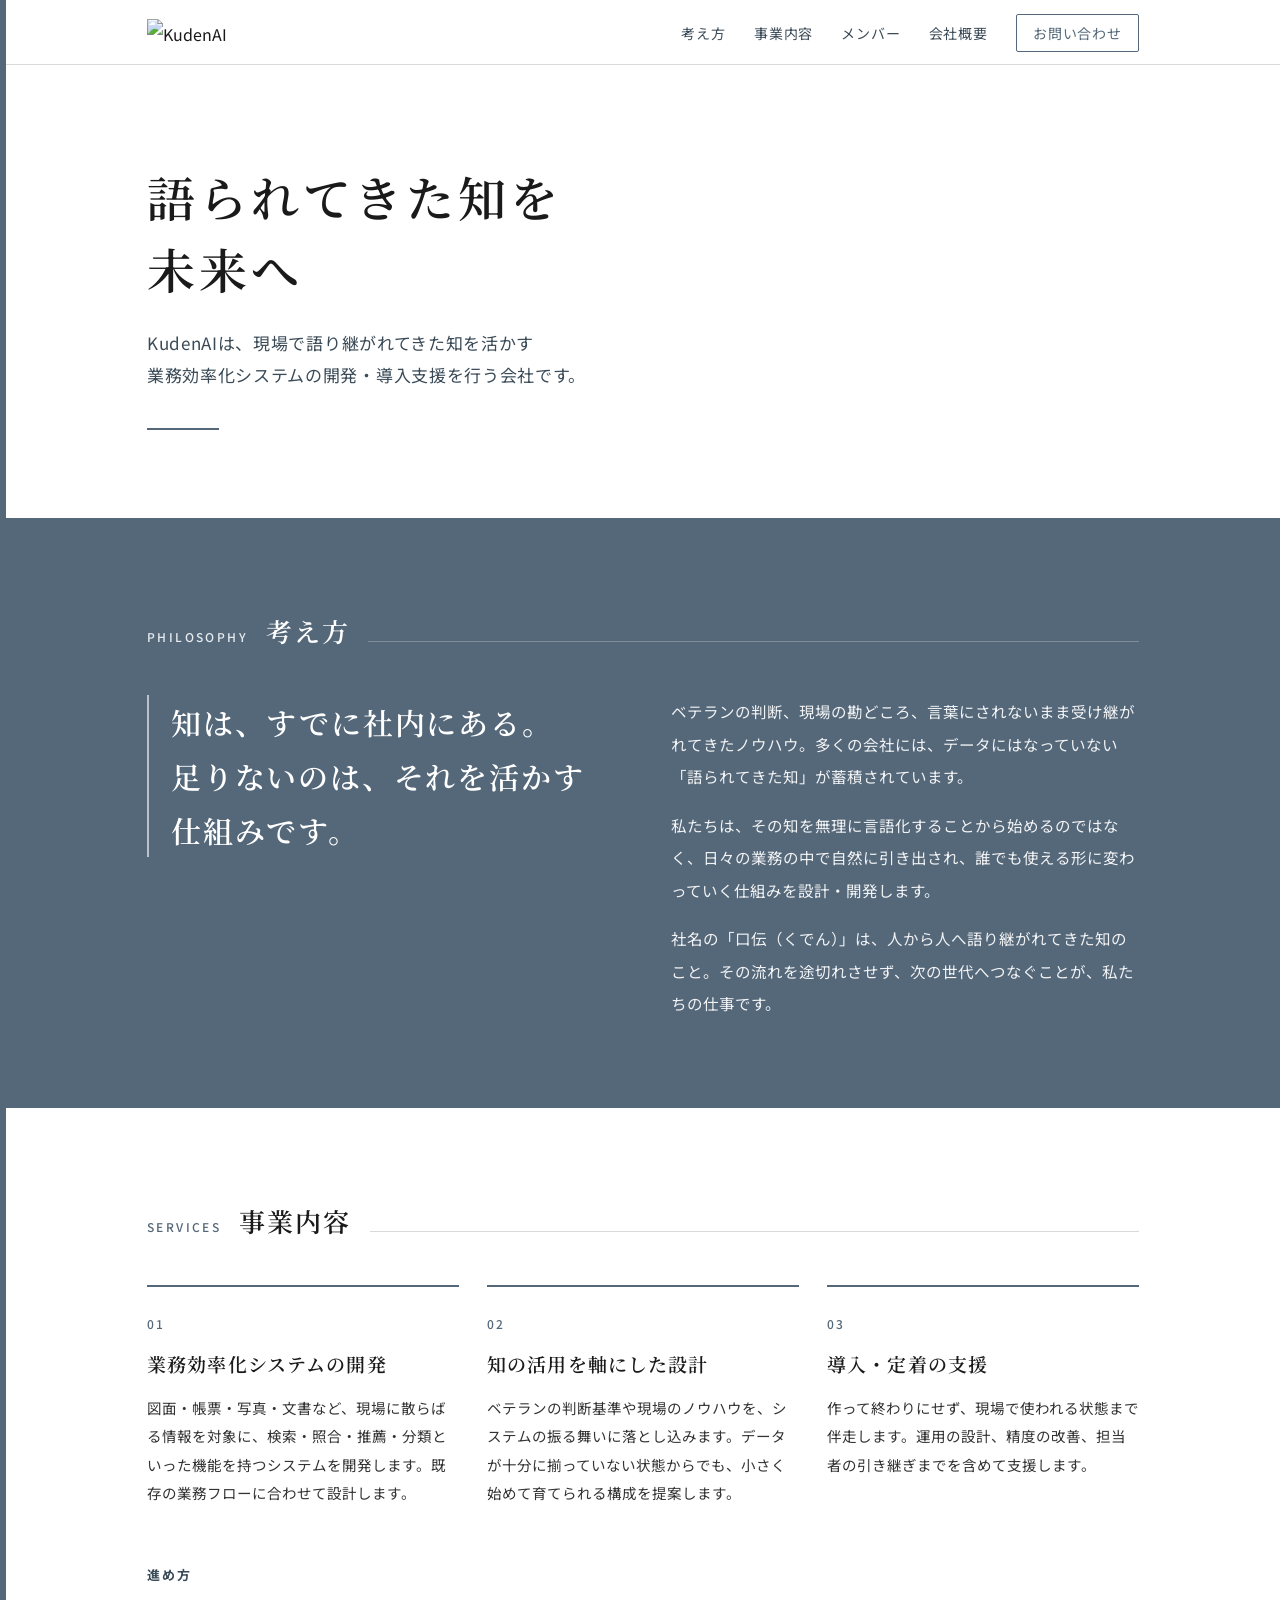
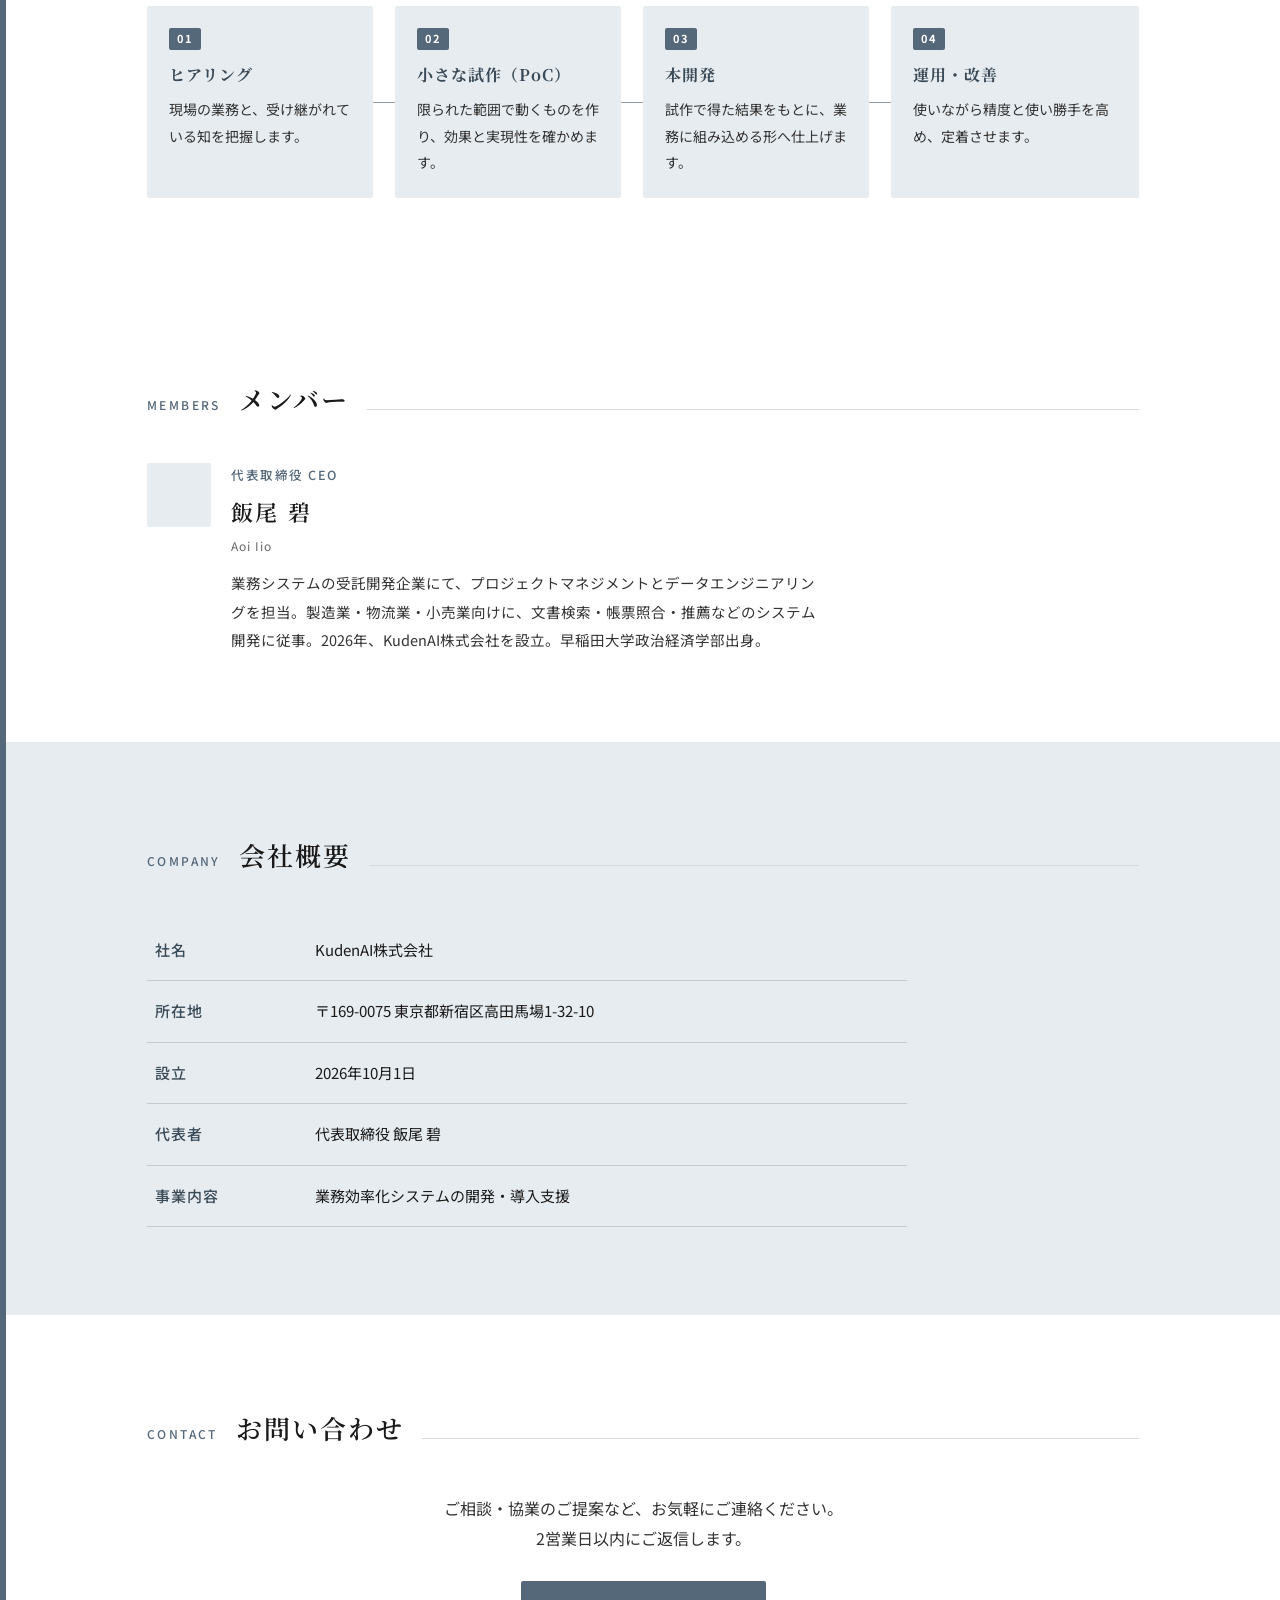
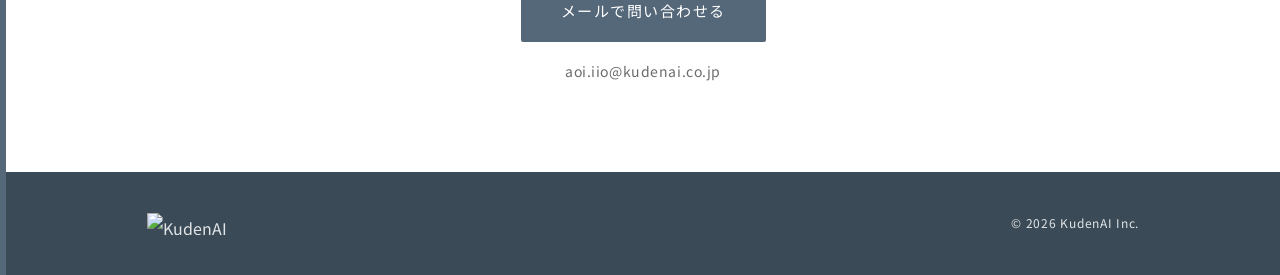
==== index.html @ 6209e0c6 "Add files via upload" ====
<!DOCTYPE html>
<html lang="ja">
<head>
<meta charset="utf-8">
<meta name="viewport" content="width=device-width, initial-scale=1">
<title>KudenAI株式会社｜語られてきた知を未来へ</title>
<meta name="description" content="KudenAI株式会社は、現場で語り継がれてきた知を活かす業務効率化システムの開発・導入支援を行う会社です。">
<meta property="og:title" content="KudenAI株式会社">
<meta property="og:description" content="語られてきた知を未来へ。業務効率化システムの開発・導入支援。">
<meta property="og:type" content="website">
<meta property="og:url" content="https://kudenai.co.jp/">
<link rel="icon" href="favicon.svg" type="image/svg+xml">
<link rel="preconnect" href="https://fonts.googleapis.com">
<link rel="preconnect" href="https://fonts.gstatic.com" crossorigin>
<link href="https://fonts.googleapis.com/css2?family=Noto+Sans+JP:wght@400;500;700&family=Noto+Serif+JP:wght@500;600&display=swap" rel="stylesheet">
<style>
  :root{
    --konnezu-dark:#3A4A56; --konnezu:#55687A; --konnezu-light:#8C9DAB; --konnezu-tint:#E7ECF0;
    --ink:#1A1A1A; --grey:#6B6B6B; --grey-light:#D9D9D9; --paper:#FFFFFF;
    --serif:"Noto Serif JP","Source Han Serif JP","Hiragino Mincho ProN","Yu Mincho",serif;
    --sans:"Noto Sans JP","Source Han Sans JP","Hiragino Sans","Yu Gothic",sans-serif;
    --max:1040px;
  }
  *{box-sizing:border-box;margin:0;padding:0}
  html{scroll-behavior:smooth}
  body{font-family:var(--sans);color:var(--ink);background:var(--paper);line-height:1.9;font-size:16px;-webkit-font-smoothing:antialiased;border-left:6px solid var(--konnezu)}
  a{color:inherit;text-decoration:none}
  img{display:block;max-width:100%}
  .wrap{max-width:var(--max);margin:0 auto;padding:0 24px}

  /* header */
  header{position:sticky;top:0;background:rgba(255,255,255,.92);backdrop-filter:blur(6px);border-bottom:1px solid var(--grey-light);z-index:10}
  .nav{display:flex;align-items:center;justify-content:space-between;height:64px}
  .nav .logo img{height:26px}
  .nav ul{display:flex;gap:28px;list-style:none}
  .nav li a{font-size:14px;letter-spacing:.06em;color:var(--konnezu-dark);padding:6px 0;border-bottom:1px solid transparent}
  .nav li a:hover{border-bottom-color:var(--konnezu)}
  .nav .cta{border:1px solid var(--konnezu);color:var(--konnezu);padding:8px 16px;border-radius:2px}
  .nav .cta:hover{background:var(--konnezu);color:#fff;border-bottom-color:var(--konnezu)}
  @media (max-width:720px){.nav ul li:not(.cta-li){display:none} br.pc{display:none}}

  /* hero */
  .hero{padding:96px 0 88px;position:relative;overflow:hidden}
  .hero .mark{position:absolute;right:-40px;top:40px;width:360px;opacity:.5;pointer-events:none}
  .hero h1{font-family:var(--serif);font-weight:600;font-size:clamp(30px,5vw,48px);letter-spacing:.08em;line-height:1.5;color:var(--ink)}
  .hero p.lead{margin-top:22px;font-size:17px;color:var(--konnezu-dark);letter-spacing:.04em;max-width:560px}
  .hero .line{width:72px;height:2px;background:var(--konnezu);margin:36px 0 0}
  @media (max-width:720px){.hero{padding:64px 0 56px}.hero .mark{width:220px;right:-30px;top:20px}}

  /* sections */
  section{padding:88px 0}
  .sec-head{display:flex;align-items:baseline;gap:18px;margin-bottom:40px}
  .sec-head .en{font-family:var(--sans);font-size:12px;letter-spacing:.2em;color:var(--konnezu);font-weight:500}
  .sec-head h2{font-family:var(--serif);font-weight:600;font-size:26px;letter-spacing:.08em;color:var(--ink)}
  .sec-head::after{content:"";flex:1;height:1px;background:var(--grey-light)}
  @media (max-width:720px){section{padding:64px 0}}

  /* philosophy (dark) */
  .dark{background:var(--konnezu);color:#fff;position:relative;overflow:hidden}
  .dark .sec-head .en{color:var(--konnezu-tint)}
  .dark .sec-head h2{color:#fff}
  .dark .sec-head::after{background:rgba(255,255,255,.25)}
  .dark .cols{display:grid;grid-template-columns:1fr 1fr;gap:56px;align-items:start}
  .dark .big{font-family:var(--serif);font-size:clamp(22px,3vw,30px);font-weight:600;letter-spacing:.06em;line-height:1.8;padding-left:22px;border-left:2px solid rgba(255,255,255,.6)}
  .dark .body{font-size:15.5px;line-height:2.1;color:rgba(255,255,255,.92)}
  @media (max-width:860px){.dark .cols{grid-template-columns:1fr;gap:28px}}
  .dark .body p+p{margin-top:16px}

  /* services */
  .grid3{display:grid;grid-template-columns:repeat(3,1fr);gap:28px}
  @media (max-width:860px){.grid3{grid-template-columns:1fr}}
  .card{border-top:2px solid var(--konnezu);padding:26px 0 0}
  .card .num{font-size:12px;letter-spacing:.2em;color:var(--konnezu);font-weight:500}
  .card h3{font-family:var(--serif);font-size:19px;font-weight:600;letter-spacing:.06em;margin:10px 0 12px;color:var(--ink)}
  .card p{font-size:14.5px;color:#333;line-height:1.95}
  .flow{margin-top:56px}
  .flow h4{font-size:13px;letter-spacing:.16em;color:var(--konnezu-dark);font-weight:700;margin-bottom:18px}
  .flow ol{display:grid;grid-template-columns:repeat(4,1fr);gap:0;list-style:none;counter-reset:s}
  .flow li{position:relative;background:var(--konnezu-tint);padding:22px 20px 22px 22px;font-size:14px;color:#333;margin-right:22px;border-radius:2px}
  .flow li:last-child{margin-right:0}
  .flow li::after{content:"";position:absolute;right:-22px;top:50%;width:22px;height:1px;background:var(--konnezu-light)}
  .flow li:last-child::after{display:none}
  .flow li b{display:block;font-family:var(--serif);font-size:16px;color:var(--konnezu-dark);letter-spacing:.06em;margin-bottom:6px}
  .flow li b::before{counter-increment:s;content:counter(s,decimal-leading-zero);font-family:var(--sans);font-size:11px;letter-spacing:.2em;color:#fff;background:var(--konnezu);display:block;width:max-content;padding:2px 8px;border-radius:2px;margin-bottom:10px;line-height:1.6}
  @media (max-width:860px){.flow ol{grid-template-columns:1fr 1fr;row-gap:22px}.flow li:nth-child(2)::after{display:none}}
  @media (max-width:520px){.flow ol{grid-template-columns:1fr;row-gap:14px}.flow li{margin-right:0}.flow li::after{display:none}}

  /* members */
  .members{display:grid;grid-template-columns:1fr;gap:40px;max-width:680px}
  @media (max-width:760px){.members{grid-template-columns:1fr}}
  .member{display:grid;grid-template-columns:64px 1fr;gap:20px}
  .member .avatar{width:64px;height:64px;background:var(--konnezu-tint);display:flex;align-items:center;justify-content:center;border-radius:2px}
  .member .avatar img{width:30px}
  .member .role{font-size:12.5px;letter-spacing:.12em;color:var(--konnezu);font-weight:500}
  .member h3{font-family:var(--serif);font-size:22px;font-weight:600;letter-spacing:.1em;margin:4px 0 2px}
  .member .en{font-size:12px;color:var(--grey);letter-spacing:.08em;margin-bottom:12px}
  .member p{font-size:14.5px;color:#333;line-height:1.95}

  /* company */
  .company{background:var(--konnezu-tint)}
  table{width:100%;border-collapse:collapse;font-size:15px;max-width:760px}
  th,td{text-align:left;padding:16px 8px;border-bottom:1px solid rgba(85,104,122,.25);vertical-align:top}
  th{width:160px;color:var(--konnezu-dark);font-weight:500;letter-spacing:.06em}
  @media (max-width:520px){th{width:110px}}

  /* contact */
  .contact{text-align:center}
  .contact p{color:#333;max-width:560px;margin:0 auto 28px}
  .btn{display:inline-block;background:var(--konnezu);color:#fff;padding:16px 40px;border-radius:2px;letter-spacing:.1em;font-size:15px}
  .btn:hover{background:var(--konnezu-dark)}
  .contact .mail{display:block;margin-top:16px;font-size:14px;color:var(--grey);letter-spacing:.04em}

  footer{background:var(--konnezu-dark);color:rgba(255,255,255,.85);padding:40px 0}
  footer .in{display:flex;justify-content:space-between;align-items:center;gap:20px;flex-wrap:wrap}
  footer img{height:22px}
  footer small{font-size:12px;letter-spacing:.06em}
</style>
</head>
<body>

<header>
  <div class="wrap nav">
    <a class="logo" href="#top" aria-label="KudenAI"><img src="assets/logo.svg" alt="KudenAI"></a>
    <ul>
      <li><a href="#philosophy">考え方</a></li>
      <li><a href="#services">事業内容</a></li>
      <li><a href="#members">メンバー</a></li>
      <li><a href="#company">会社概要</a></li>
      <li class="cta-li"><a class="cta" href="#contact">お問い合わせ</a></li>
    </ul>
  </div>
</header>

<main id="top">
  <section class="hero">
    <img class="mark" src="assets/mark.svg" alt="" aria-hidden="true" style="opacity:.09">
    <div class="wrap">
      <h1>語られてきた知を<br>未来へ</h1>
      <p class="lead">KudenAIは、現場で語り継がれてきた知を活かす<br class="pc">業務効率化システムの開発・導入支援を行う会社です。</p>
      <div class="line"></div>
    </div>
  </section>

  <section id="philosophy" class="dark">
    <div class="wrap">
      <div class="sec-head"><span class="en">PHILOSOPHY</span><h2>考え方</h2></div>
      <div class="cols">
      <p class="big">知は、すでに社内にある。<br>足りないのは、それを活かす仕組みです。</p>
      <div class="body">
        <p>ベテランの判断、現場の勘どころ、言葉にされないまま受け継がれてきたノウハウ。多くの会社には、データにはなっていない「語られてきた知」が蓄積されています。</p>
        <p>私たちは、その知を無理に言語化することから始めるのではなく、日々の業務の中で自然に引き出され、誰でも使える形に変わっていく仕組みを設計・開発します。</p>
        <p>社名の「口伝（くでん）」は、人から人へ語り継がれてきた知のこと。その流れを途切れさせず、次の世代へつなぐことが、私たちの仕事です。</p>
      </div>
      </div>
    </div>
  </section>

  <section id="services">
    <div class="wrap">
      <div class="sec-head"><span class="en">SERVICES</span><h2>事業内容</h2></div>
      <div class="grid3">
        <div class="card">
          <div class="num">01</div>
          <h3>業務効率化システムの開発</h3>
          <p>図面・帳票・写真・文書など、現場に散らばる情報を対象に、検索・照合・推薦・分類といった機能を持つシステムを開発します。既存の業務フローに合わせて設計します。</p>
        </div>
        <div class="card">
          <div class="num">02</div>
          <h3>知の活用を軸にした設計</h3>
          <p>ベテランの判断基準や現場のノウハウを、システムの振る舞いに落とし込みます。データが十分に揃っていない状態からでも、小さく始めて育てられる構成を提案します。</p>
        </div>
        <div class="card">
          <div class="num">03</div>
          <h3>導入・定着の支援</h3>
          <p>作って終わりにせず、現場で使われる状態まで伴走します。運用の設計、精度の改善、担当者の引き継ぎまでを含めて支援します。</p>
        </div>
      </div>
      <div class="flow">
        <h4>進め方</h4>
        <ol>
          <li><b>ヒアリング</b>現場の業務と、受け継がれている知を把握します。</li>
          <li><b>小さな試作（PoC）</b>限られた範囲で動くものを作り、効果と実現性を確かめます。</li>
          <li><b>本開発</b>試作で得た結果をもとに、業務に組み込める形へ仕上げます。</li>
          <li><b>運用・改善</b>使いながら精度と使い勝手を高め、定着させます。</li>
        </ol>
      </div>
    </div>
  </section>

  <section id="members">
    <div class="wrap">
      <div class="sec-head"><span class="en">MEMBERS</span><h2>メンバー</h2></div>
      <div class="members">
        <div class="member">
          <div class="avatar"><img src="assets/mark.svg" alt=""></div>
          <div>
            <div class="role">代表取締役 CEO</div>
            <h3>飯尾 碧</h3>
            <div class="en">Aoi Iio</div>
            <p>業務システムの受託開発企業にて、プロジェクトマネジメントとデータエンジニアリングを担当。製造業・物流業・小売業向けに、文書検索・帳票照合・推薦などのシステム開発に従事。2026年、KudenAI株式会社を設立。早稲田大学政治経済学部出身。</p>
          </div>
        </div>
        </div>
      </div>
    </div>
  </section>

  <section id="company" class="company">
    <div class="wrap">
      <div class="sec-head"><span class="en">COMPANY</span><h2>会社概要</h2></div>
      <table>
        <tr><th>社名</th><td>KudenAI株式会社</td></tr>
        <tr><th>所在地</th><td>〒169-0075 東京都新宿区高田馬場1-32-10</td></tr>
        <tr><th>設立</th><td>2026年10月1日</td></tr>
        <tr><th>代表者</th><td>代表取締役 飯尾 碧</td></tr>
        <tr><th>事業内容</th><td>業務効率化システムの開発・導入支援</td></tr>
      </table>
    </div>
  </section>

  <section id="contact" class="contact">
    <div class="wrap">
      <div class="sec-head" style="justify-content:center"><span class="en">CONTACT</span><h2>お問い合わせ</h2></div>
      <p>ご相談・協業のご提案など、お気軽にご連絡ください。<br>2営業日以内にご返信します。</p>
      <a class="btn" href="mailto:aoi.iio@kudenai.co.jp?subject=%E3%81%8A%E5%95%8F%E3%81%84%E5%90%88%E3%82%8F%E3%81%9B">メールで問い合わせる</a>
      <span class="mail">aoi.iio@kudenai.co.jp</span>
    </div>
  </section>
</main>

<footer>
  <div class="wrap in">
    <img src="assets/logo-white.svg" alt="KudenAI">
    <small>© 2026 KudenAI Inc.</small>
  </div>
</footer>

</body>
</html>
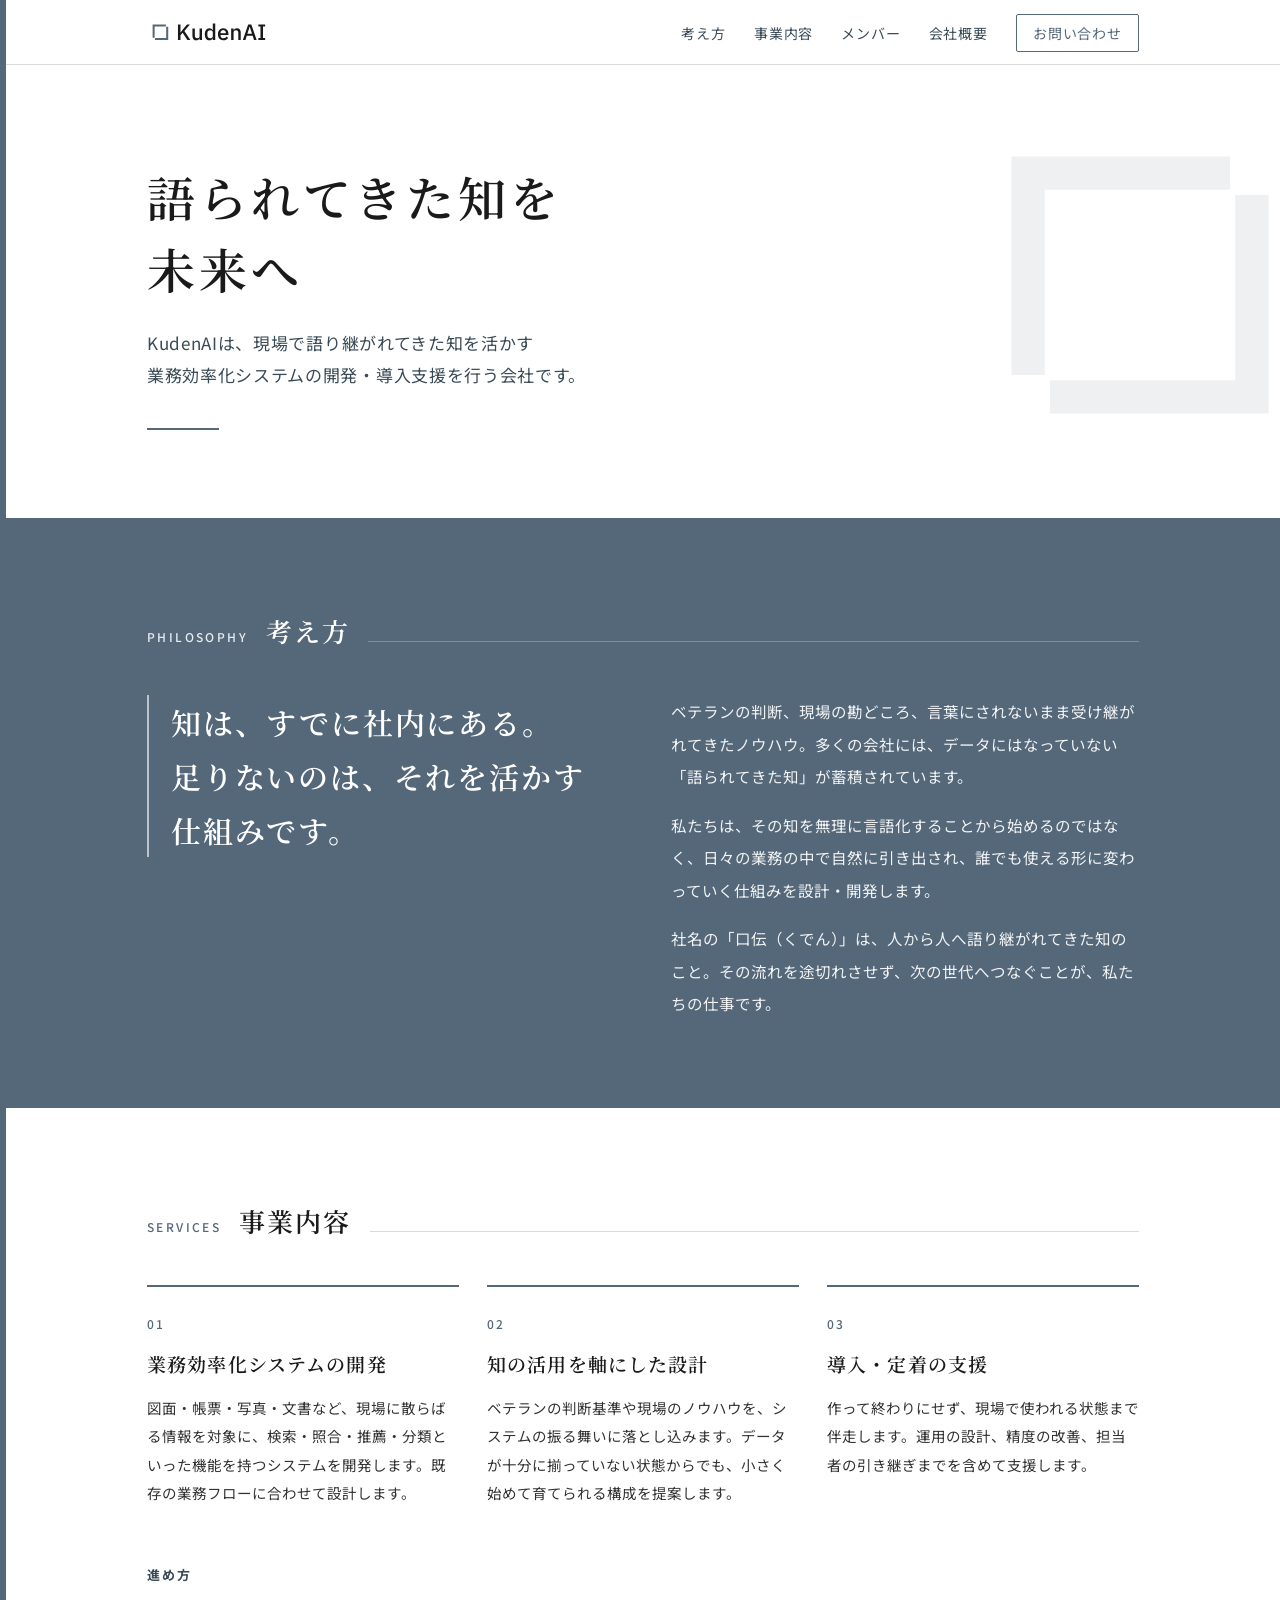
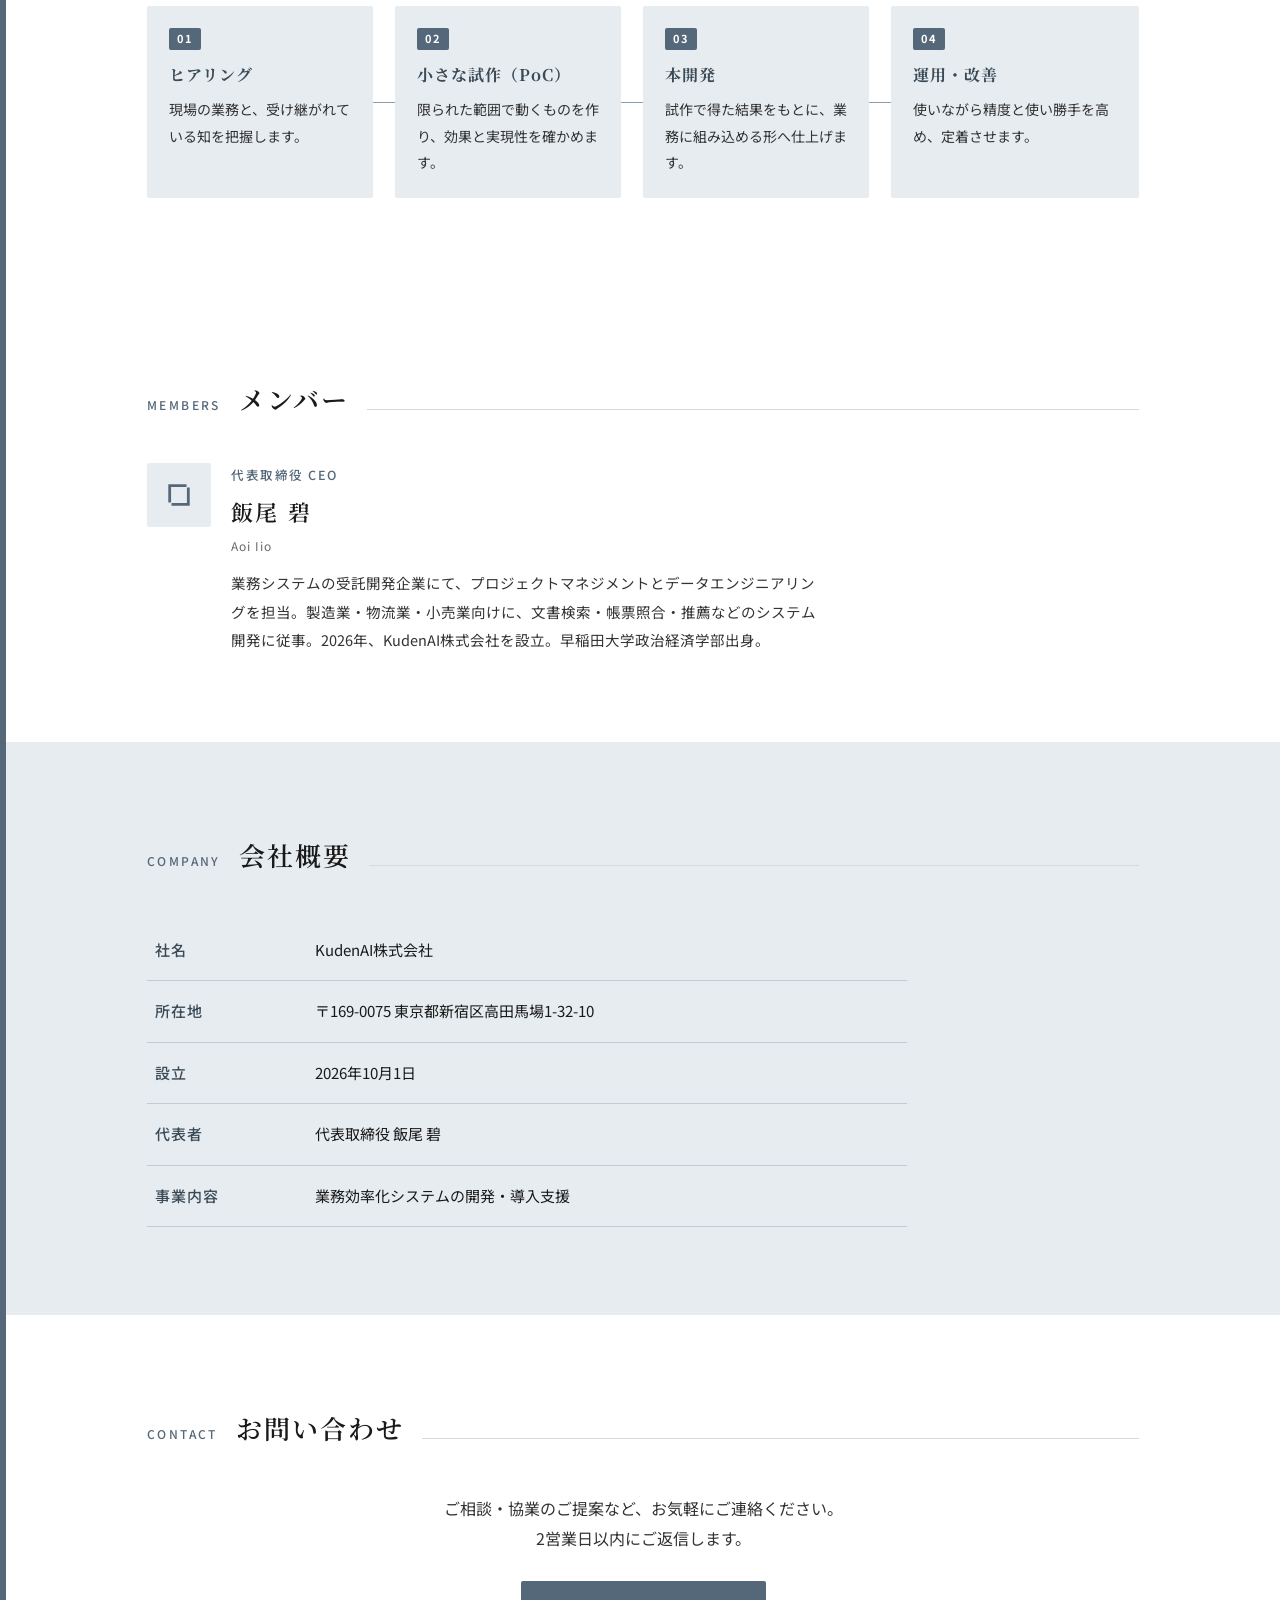
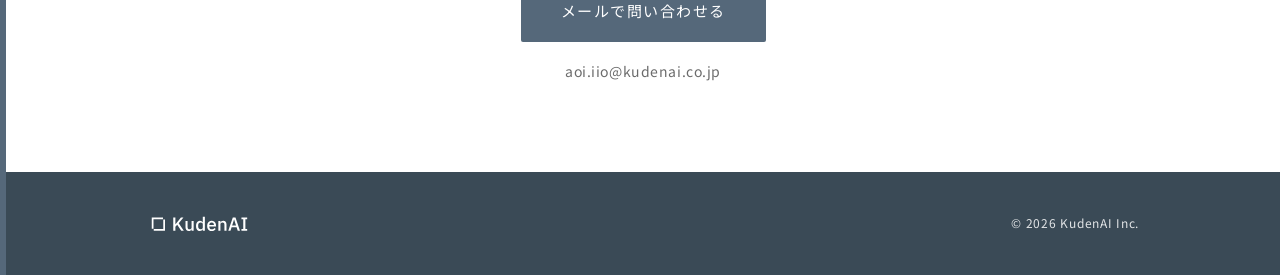
==== commit b7b1d86f: "Add files via upload" ====
--- a/index.html
+++ b/index.html
@@ -9,6 +9,29 @@
 <meta property="og:description" content="語られてきた知を未来へ。業務効率化システムの開発・導入支援。">
 <meta property="og:type" content="website">
 <meta property="og:url" content="https://kudenai.co.jp/">
+<link rel="canonical" href="https://kudenai.co.jp/">
+<script type="application/ld+json">
+{
+  "@context": "https://schema.org",
+  "@type": "Organization",
+  "name": "KudenAI株式会社",
+  "alternateName": ["KudenAI", "クデンAI"],
+  "url": "https://kudenai.co.jp/",
+  "logo": "https://kudenai.co.jp/assets/logo.svg",
+  "foundingDate": "2026-10-01",
+  "founder": {"@type": "Person", "name": "飯尾 碧"},
+  "address": {
+    "@type": "PostalAddress",
+    "postalCode": "169-0075",
+    "addressRegion": "東京都",
+    "addressLocality": "新宿区",
+    "streetAddress": "高田馬場1-32-10",
+    "addressCountry": "JP"
+  },
+  "email": "aoi.iio@kudenai.co.jp",
+  "description": "現場で語り継がれてきた知を活かす業務効率化システムの開発・導入支援を行う会社です。"
+}
+</script>
 <link rel="icon" href="favicon.svg" type="image/svg+xml">
 <link rel="preconnect" href="https://fonts.googleapis.com">
 <link rel="preconnect" href="https://fonts.gstatic.com" crossorigin>
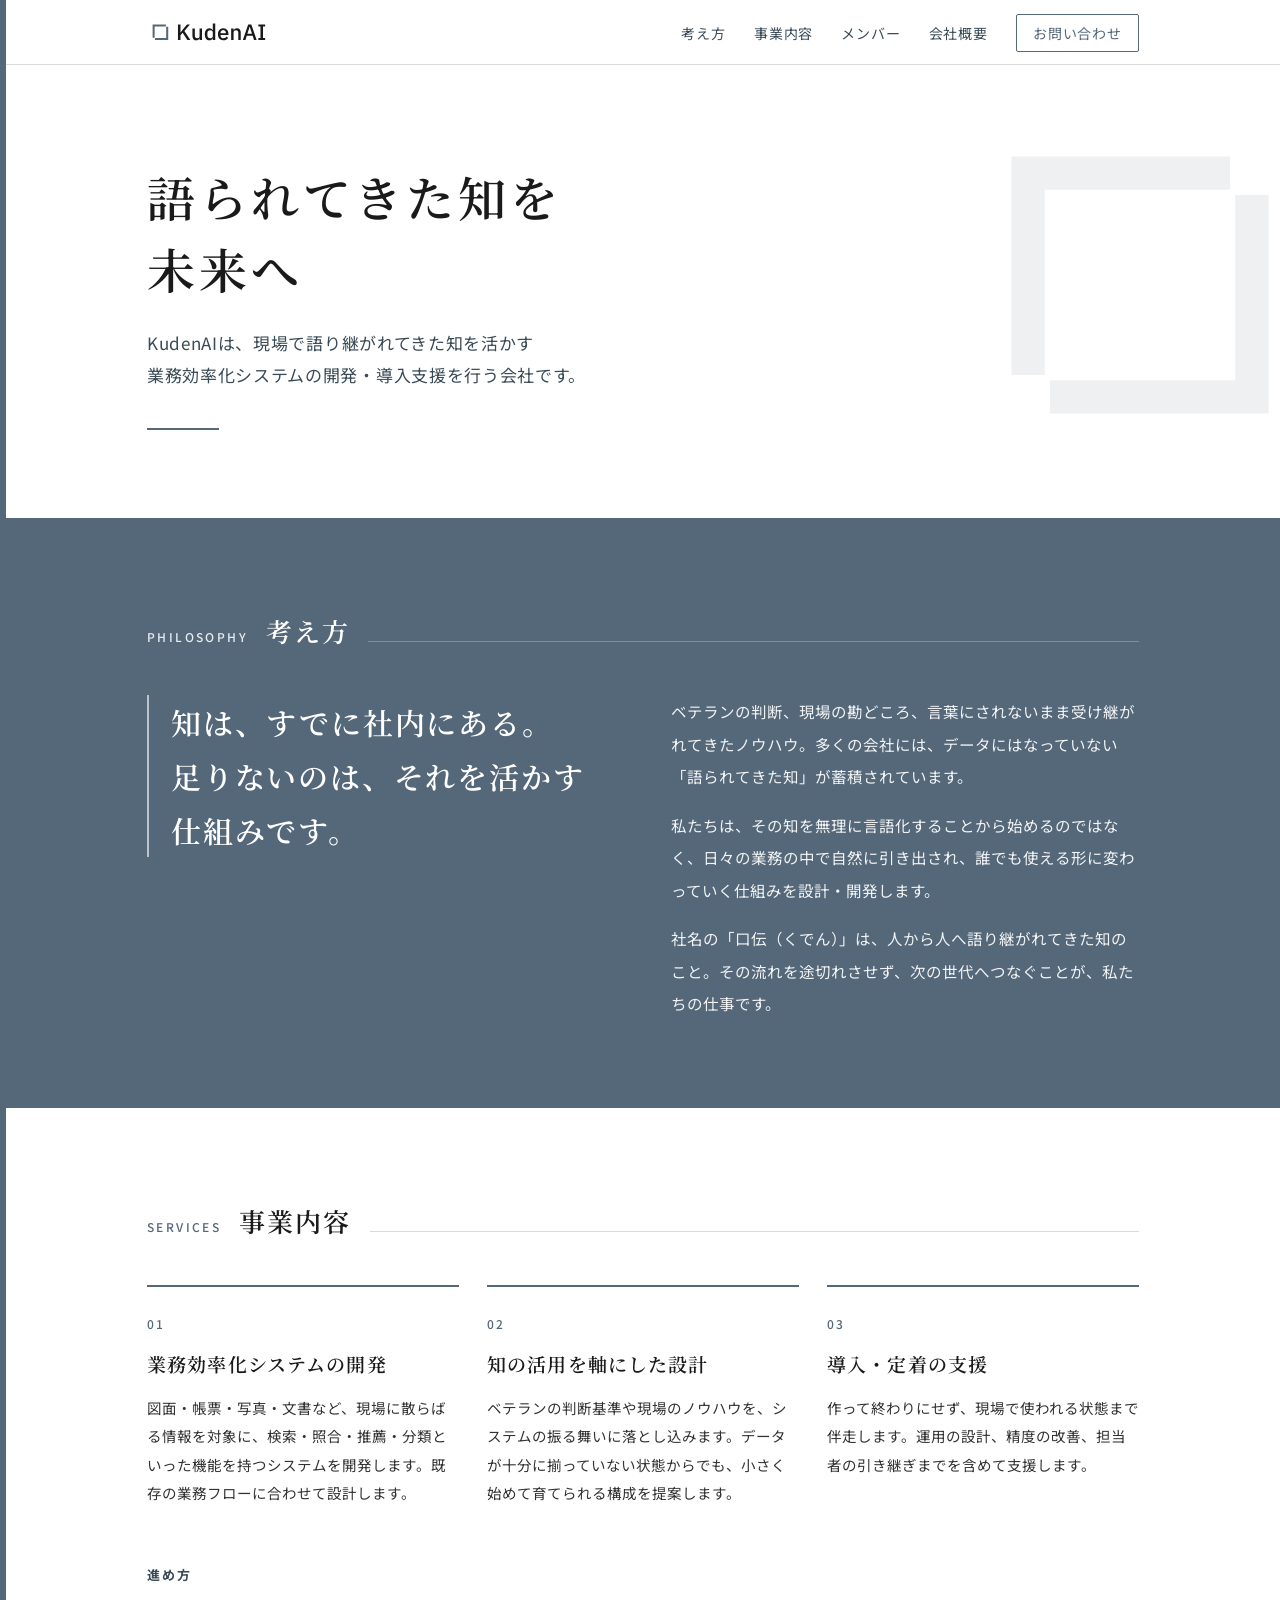
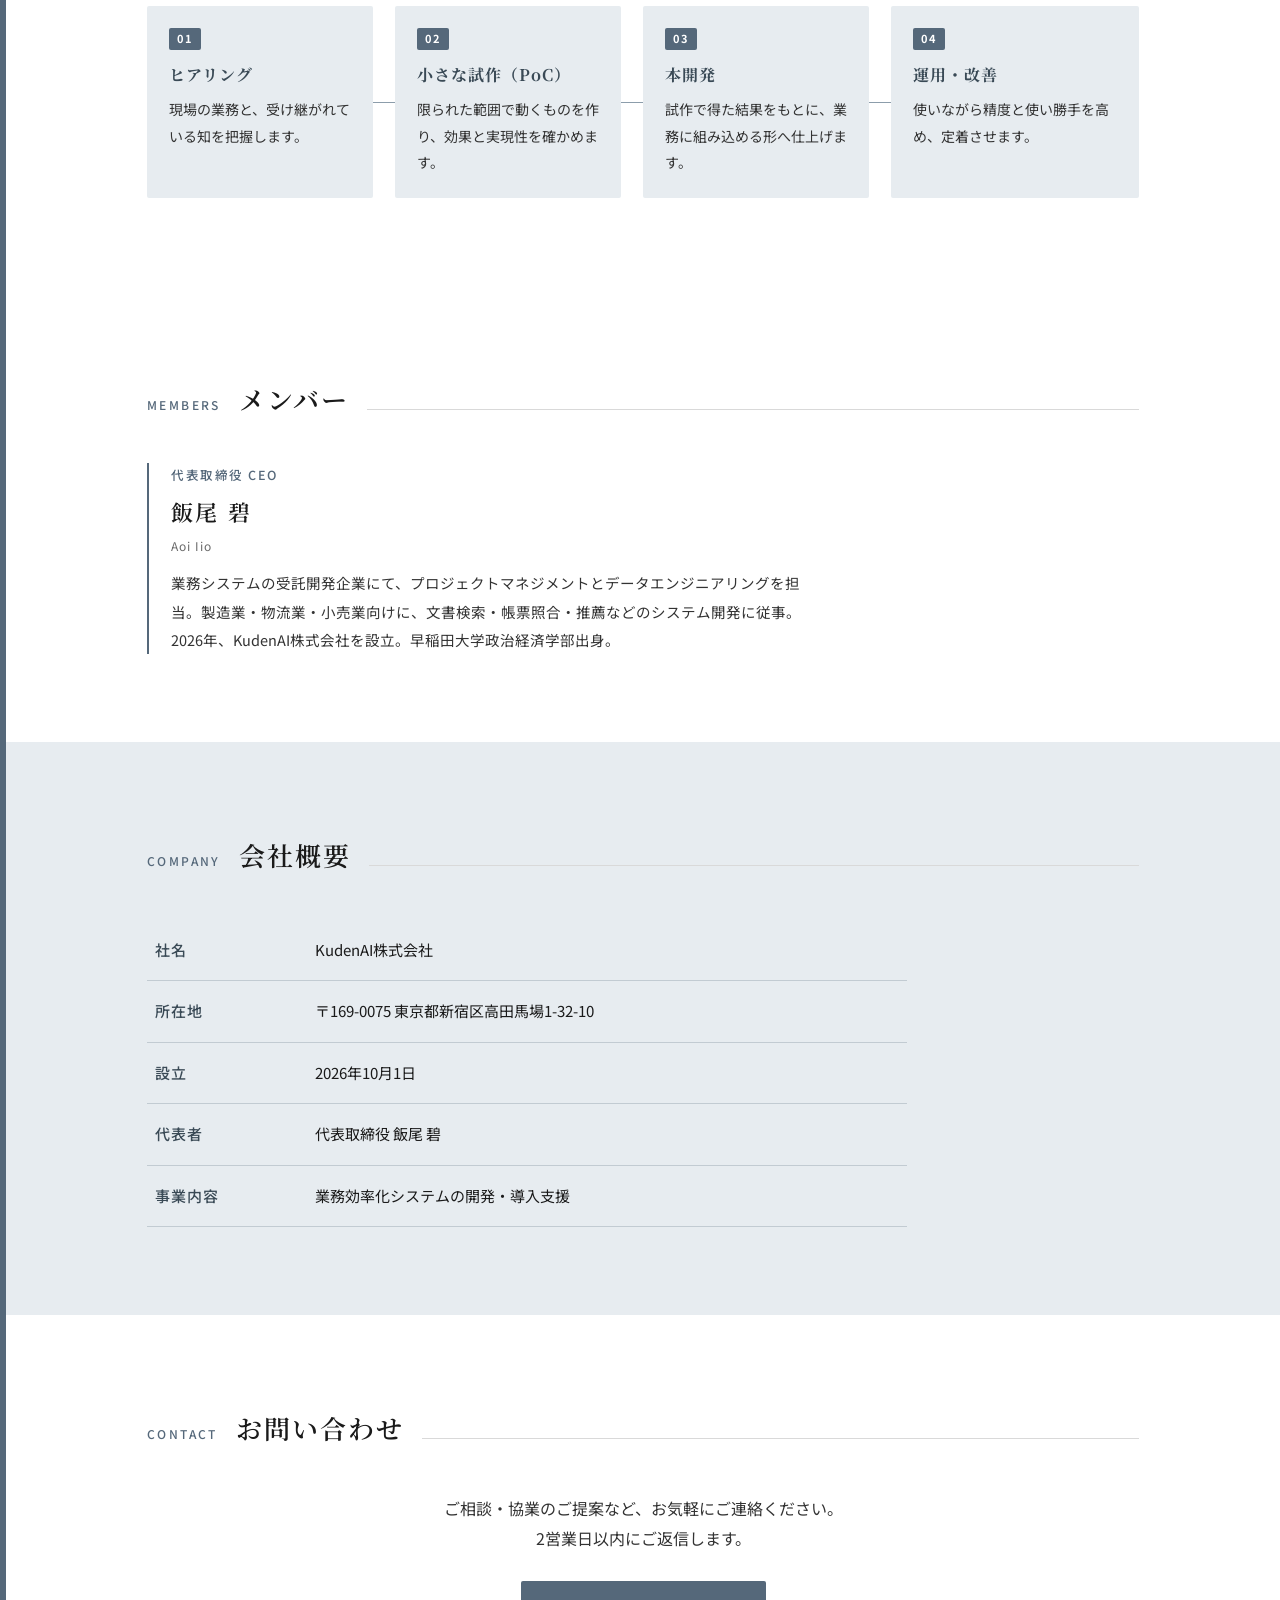
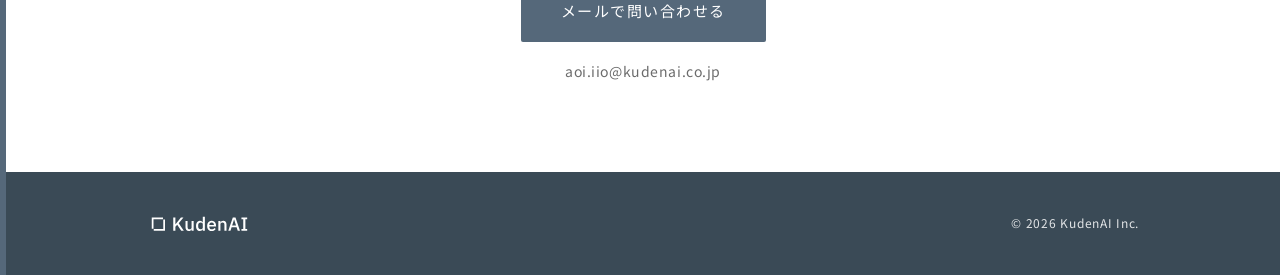
==== commit d377ca31: "Add files via upload" ====
--- a/index.html
+++ b/index.html
@@ -32,7 +32,11 @@
   "description": "現場で語り継がれてきた知を活かす業務効率化システムの開発・導入支援を行う会社です。"
 }
 </script>
-<link rel="icon" href="favicon.svg" type="image/svg+xml">
+<link rel="icon" href="/favicon.ico" sizes="48x48">
+<link rel="icon" href="/favicon-96.png" sizes="96x96" type="image/png">
+<link rel="icon" href="/favicon-192.png" sizes="192x192" type="image/png">
+<link rel="icon" href="/favicon.svg" type="image/svg+xml">
+<link rel="apple-touch-icon" href="/apple-touch-icon.png">
 <link rel="preconnect" href="https://fonts.googleapis.com">
 <link rel="preconnect" href="https://fonts.gstatic.com" crossorigin>
 <link href="https://fonts.googleapis.com/css2?family=Noto+Sans+JP:wght@400;500;700&family=Noto+Serif+JP:wght@500;600&display=swap" rel="stylesheet">
@@ -111,9 +115,7 @@
   /* members */
   .members{display:grid;grid-template-columns:1fr;gap:40px;max-width:680px}
   @media (max-width:760px){.members{grid-template-columns:1fr}}
-  .member{display:grid;grid-template-columns:64px 1fr;gap:20px}
-  .member .avatar{width:64px;height:64px;background:var(--konnezu-tint);display:flex;align-items:center;justify-content:center;border-radius:2px}
-  .member .avatar img{width:30px}
+  .member{border-left:2px solid var(--konnezu);padding-left:22px}
   .member .role{font-size:12.5px;letter-spacing:.12em;color:var(--konnezu);font-weight:500}
   .member h3{font-family:var(--serif);font-size:22px;font-weight:600;letter-spacing:.1em;margin:4px 0 2px}
   .member .en{font-size:12px;color:var(--grey);letter-spacing:.08em;margin-bottom:12px}
@@ -215,7 +217,6 @@
       <div class="sec-head"><span class="en">MEMBERS</span><h2>メンバー</h2></div>
       <div class="members">
         <div class="member">
-          <div class="avatar"><img src="assets/mark.svg" alt=""></div>
           <div>
             <div class="role">代表取締役 CEO</div>
             <h3>飯尾 碧</h3>
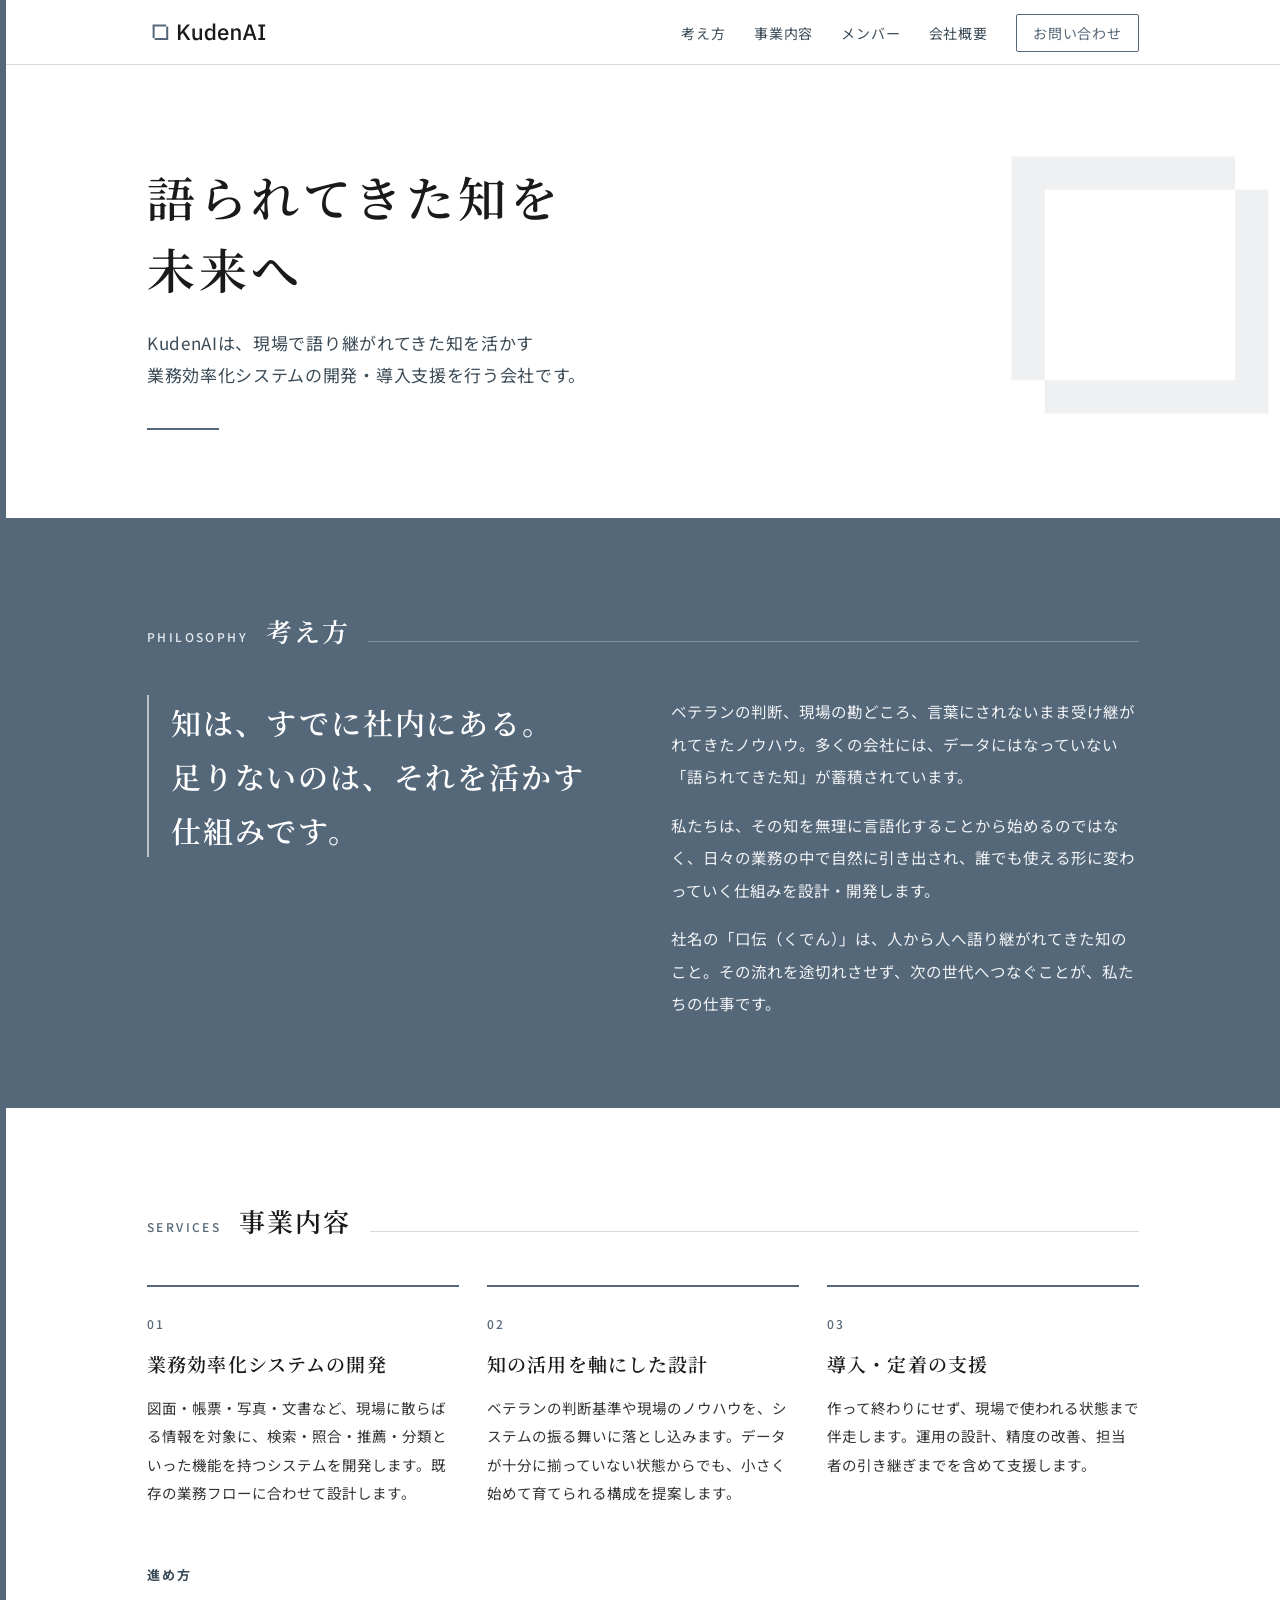
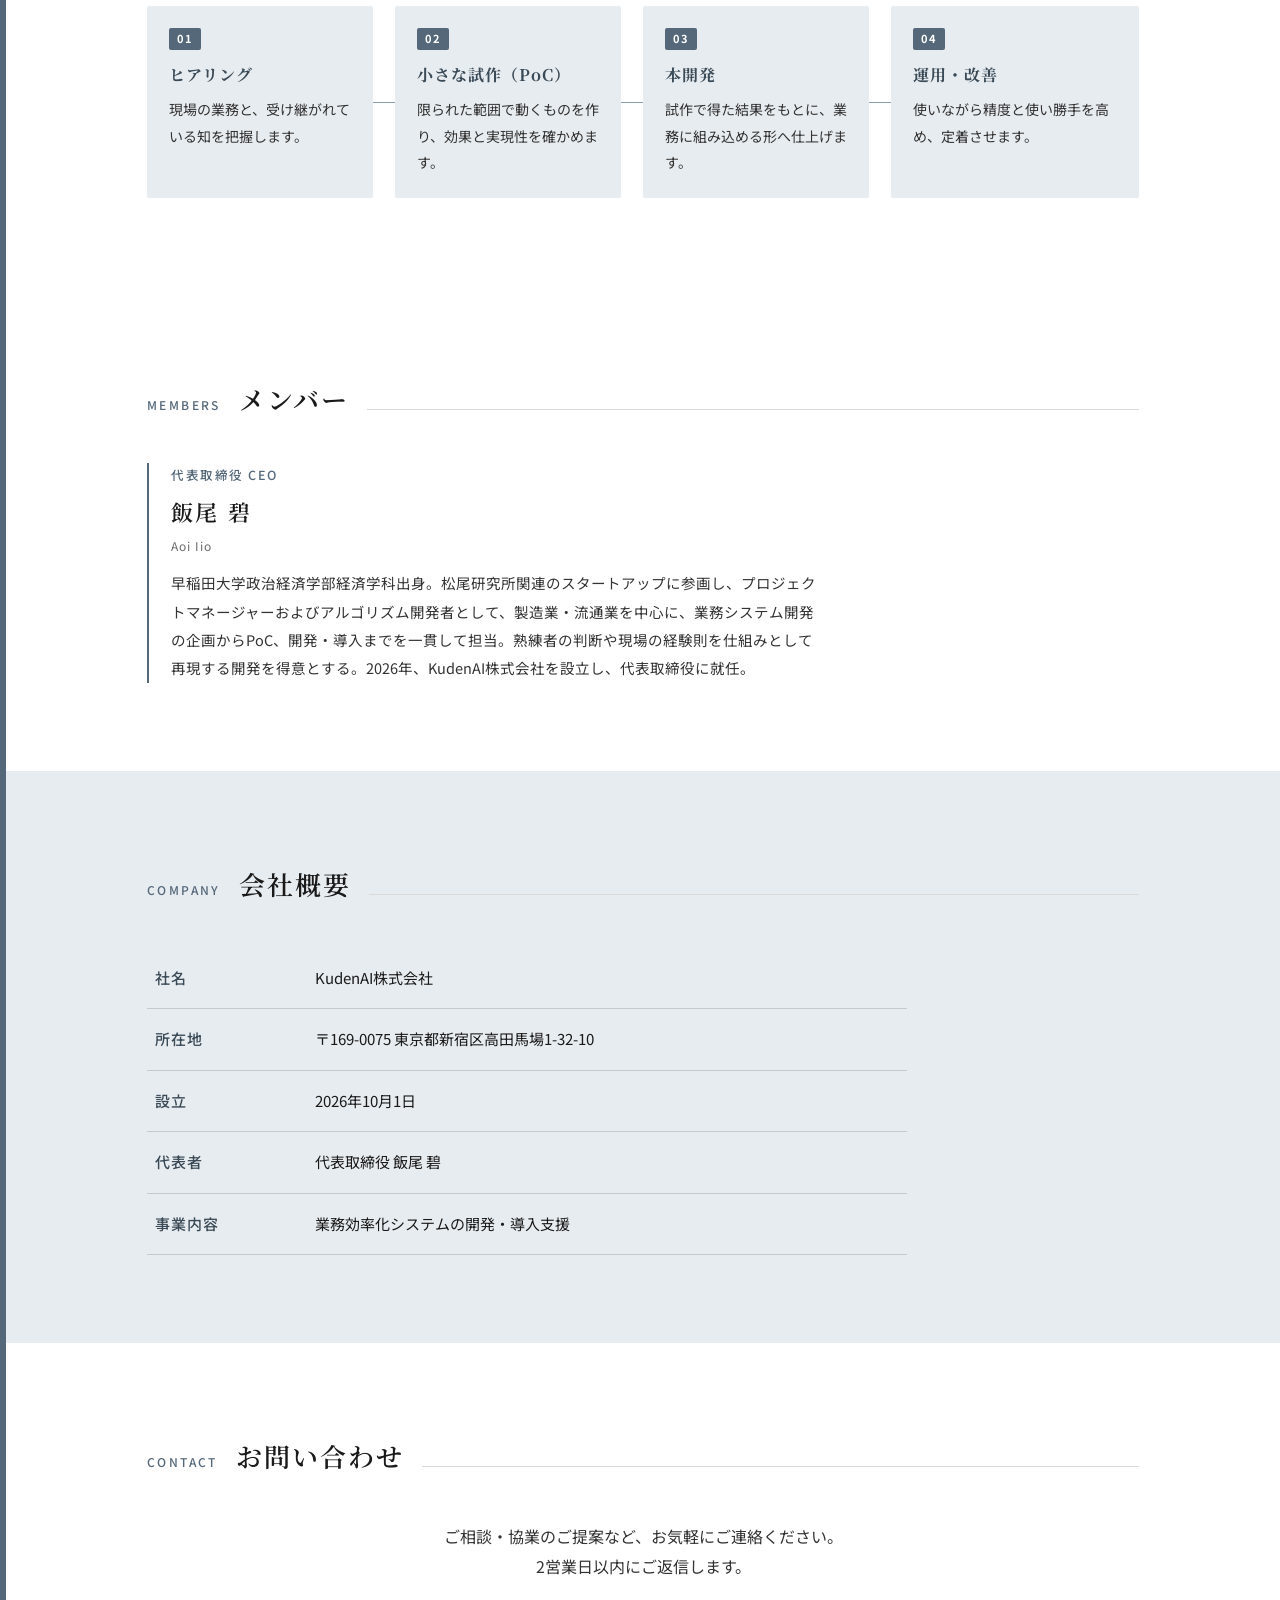
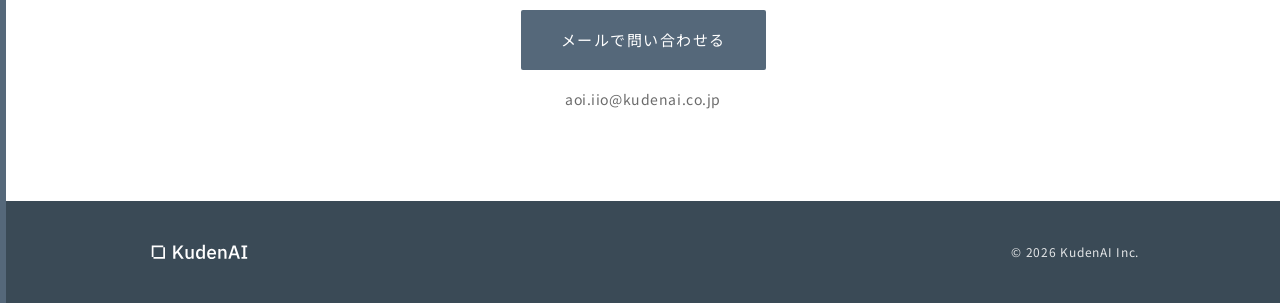
==== commit fa14bbca: "Rename assets/index.html to index.html" ====
--- a/index.html
+++ b/index.html
@@ -221,7 +221,7 @@
             <div class="role">代表取締役 CEO</div>
             <h3>飯尾 碧</h3>
             <div class="en">Aoi Iio</div>
-            <p>業務システムの受託開発企業にて、プロジェクトマネジメントとデータエンジニアリングを担当。製造業・物流業・小売業向けに、文書検索・帳票照合・推薦などのシステム開発に従事。2026年、KudenAI株式会社を設立。早稲田大学政治経済学部出身。</p>
+            <p>早稲田大学政治経済学部経済学科出身。松尾研究所関連のスタートアップに参画し、プロジェクトマネージャーおよびアルゴリズム開発者として、製造業・流通業を中心に、業務システム開発の企画からPoC、開発・導入までを一貫して担当。熟練者の判断や現場の経験則を仕組みとして再現する開発を得意とする。2026年、KudenAI株式会社を設立し、代表取締役に就任。</p>
           </div>
         </div>
         </div>
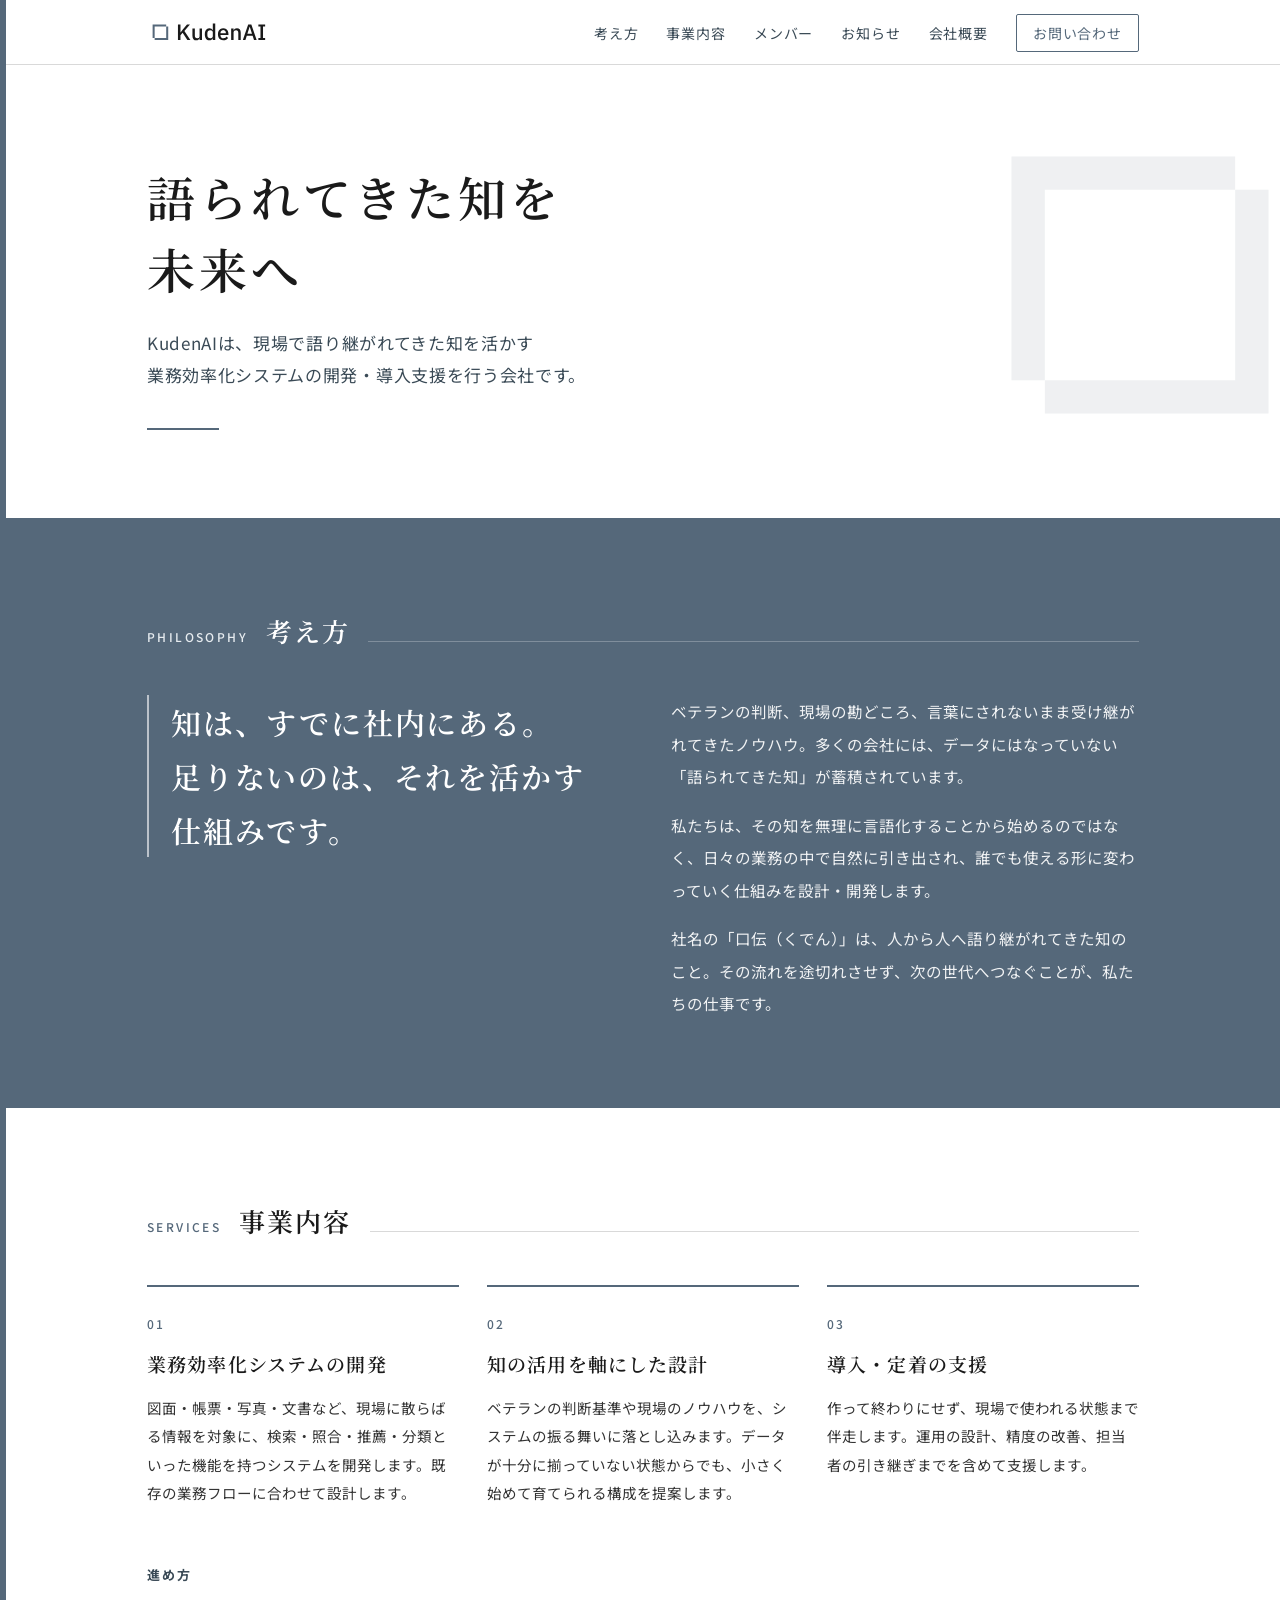
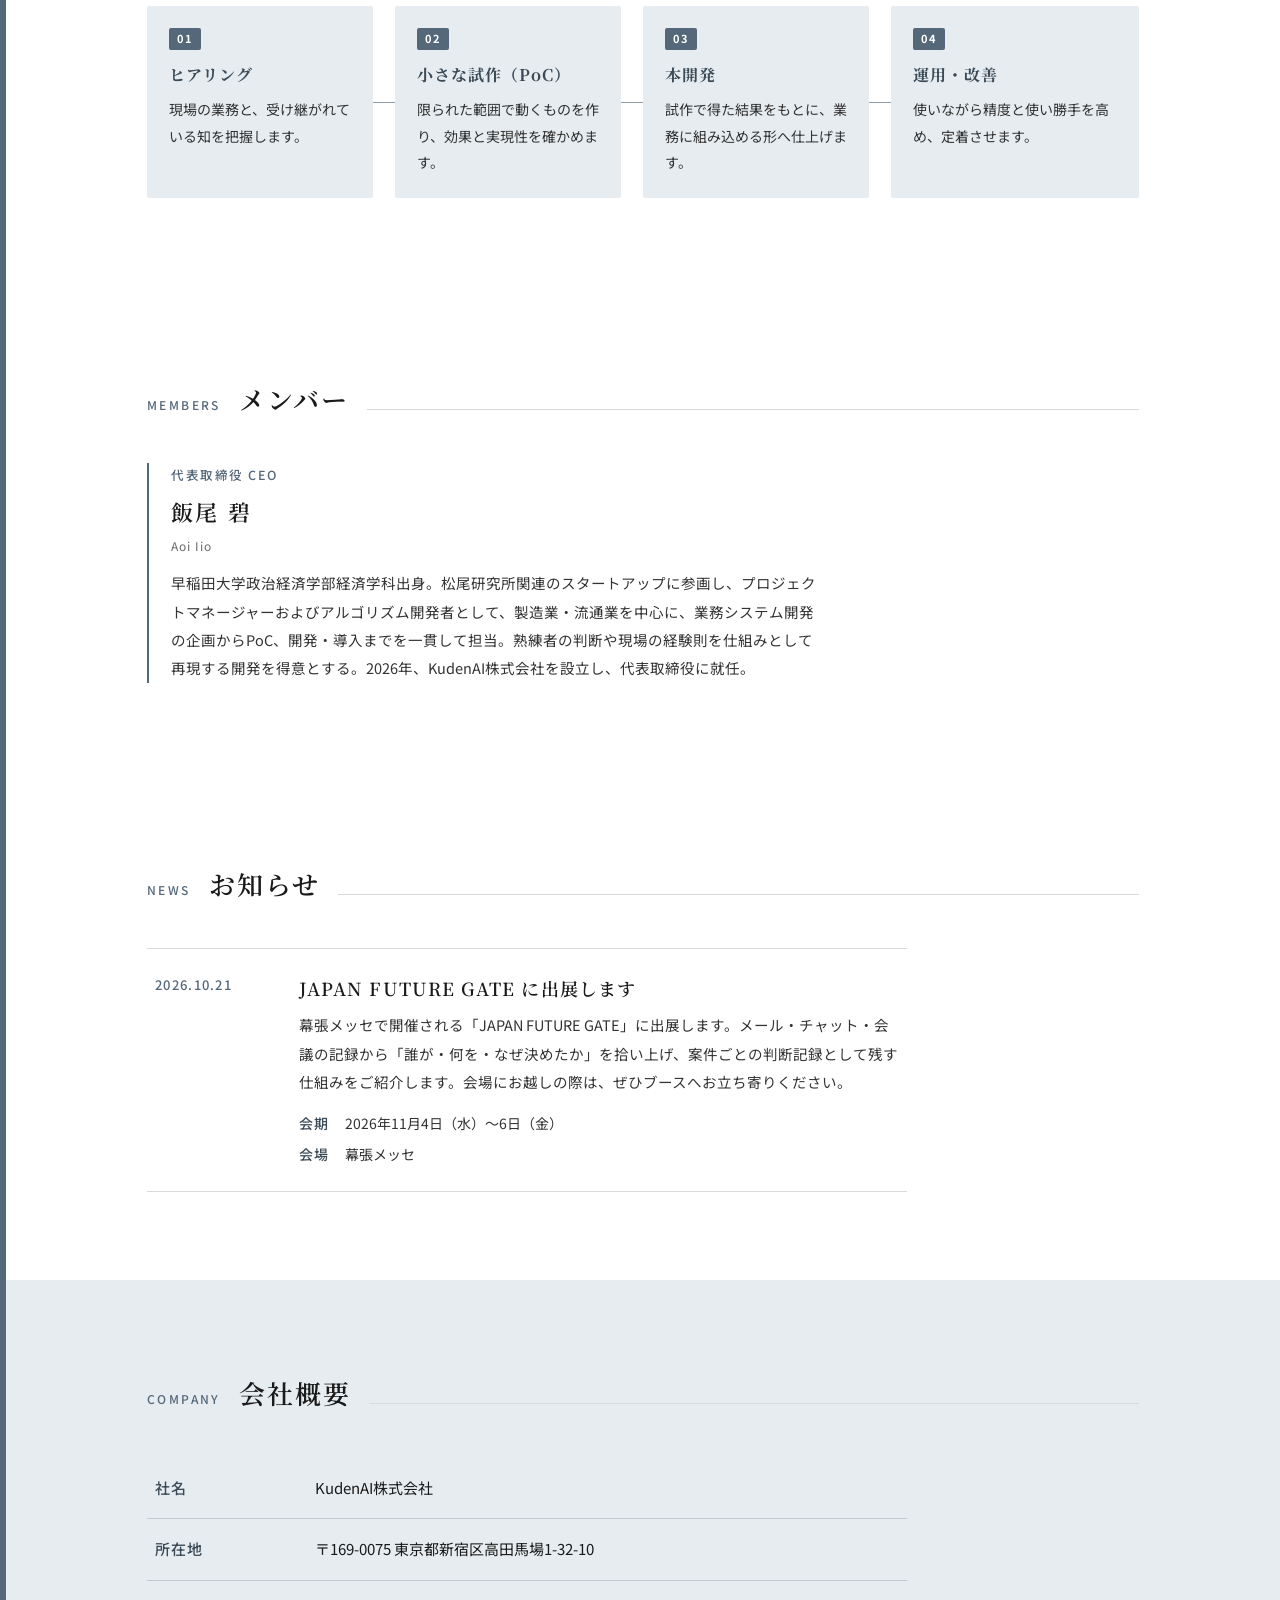
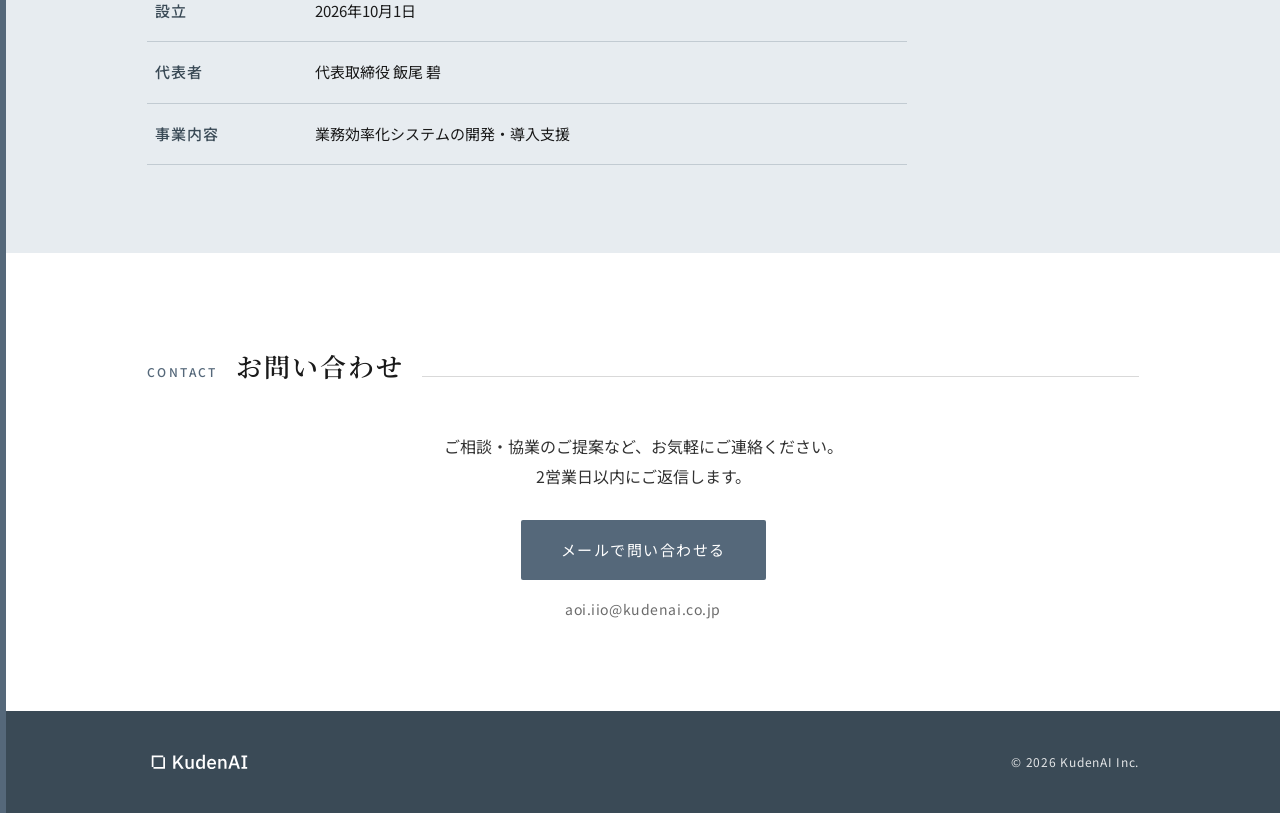
==== commit fee2aa8d: "お知らせ欄を追加（JAPAN FUTURE GATE出展告知） - メニューに「お知らせ」を追加（メンバーと会社概要の間） - メンバーの下に NEWS／お知らせ セクションを追加し、出展記事を1件掲" ====
--- a/index.html
+++ b/index.html
@@ -121,6 +121,17 @@
   .member .en{font-size:12px;color:var(--grey);letter-spacing:.08em;margin-bottom:12px}
   .member p{font-size:14.5px;color:#333;line-height:1.95}
 
+  /* news */
+  .news-list{list-style:none;max-width:760px;border-top:1px solid var(--grey-light)}
+  .news-item{display:grid;grid-template-columns:120px 1fr;gap:6px 24px;padding:24px 8px;border-bottom:1px solid var(--grey-light)}
+  .news-item time{font-size:13px;letter-spacing:.1em;color:var(--konnezu);font-weight:500;line-height:1.9}
+  .news-item h3{font-family:var(--serif);font-size:18px;font-weight:600;letter-spacing:.06em;color:var(--ink);line-height:1.7}
+  .news-item p{font-size:14.5px;color:#333;line-height:1.95;margin-top:8px}
+  .news-meta{display:grid;grid-template-columns:auto 1fr;gap:4px 16px;margin-top:14px;font-size:14px;color:#333}
+  .news-meta dt{color:var(--konnezu-dark);font-weight:500;letter-spacing:.06em}
+  .news-item h3{text-wrap:balance}
+  @media (max-width:520px){.news-item{grid-template-columns:1fr;gap:2px}.news-item h3{font-size:16.5px}}
+
   /* company */
   .company{background:var(--konnezu-tint)}
   table{width:100%;border-collapse:collapse;font-size:15px;max-width:760px}
@@ -150,6 +161,7 @@
       <li><a href="#philosophy">考え方</a></li>
       <li><a href="#services">事業内容</a></li>
       <li><a href="#members">メンバー</a></li>
+      <li><a href="#news">お知らせ</a></li>
       <li><a href="#company">会社概要</a></li>
       <li class="cta-li"><a class="cta" href="#contact">お問い合わせ</a></li>
     </ul>
@@ -229,6 +241,26 @@
     </div>
   </section>
 
+  <section id="news">
+    <div class="wrap">
+      <div class="sec-head"><span class="en">NEWS</span><h2>お知らせ</h2></div>
+      <ul class="news-list">
+        <li class="news-item">
+          <time datetime="2026-10-21">2026.10.21</time>
+          <div>
+            <h3>JAPAN FUTURE GATE に出展します</h3>
+            <p>幕張メッセで開催される「JAPAN FUTURE GATE」に出展します。メール・チャット・会議の記録から「誰が・何を・なぜ決めたか」を拾い上げ、案件ごとの判断記録として残す仕組みをご紹介します。会場にお越しの際は、ぜひブースへお立ち寄りください。</p>
+            <dl class="news-meta">
+              <dt>会期</dt><dd>2026年11月4日（水）〜6日（金）</dd>
+              <dt>会場</dt><dd>幕張メッセ</dd>
+              <!-- ブース番号が決まったら有効化: <dt>ブース</dt><dd>○○</dd> -->
+            </dl>
+          </div>
+        </li>
+      </ul>
+    </div>
+  </section>
+
   <section id="company" class="company">
     <div class="wrap">
       <div class="sec-head"><span class="en">COMPANY</span><h2>会社概要</h2></div>
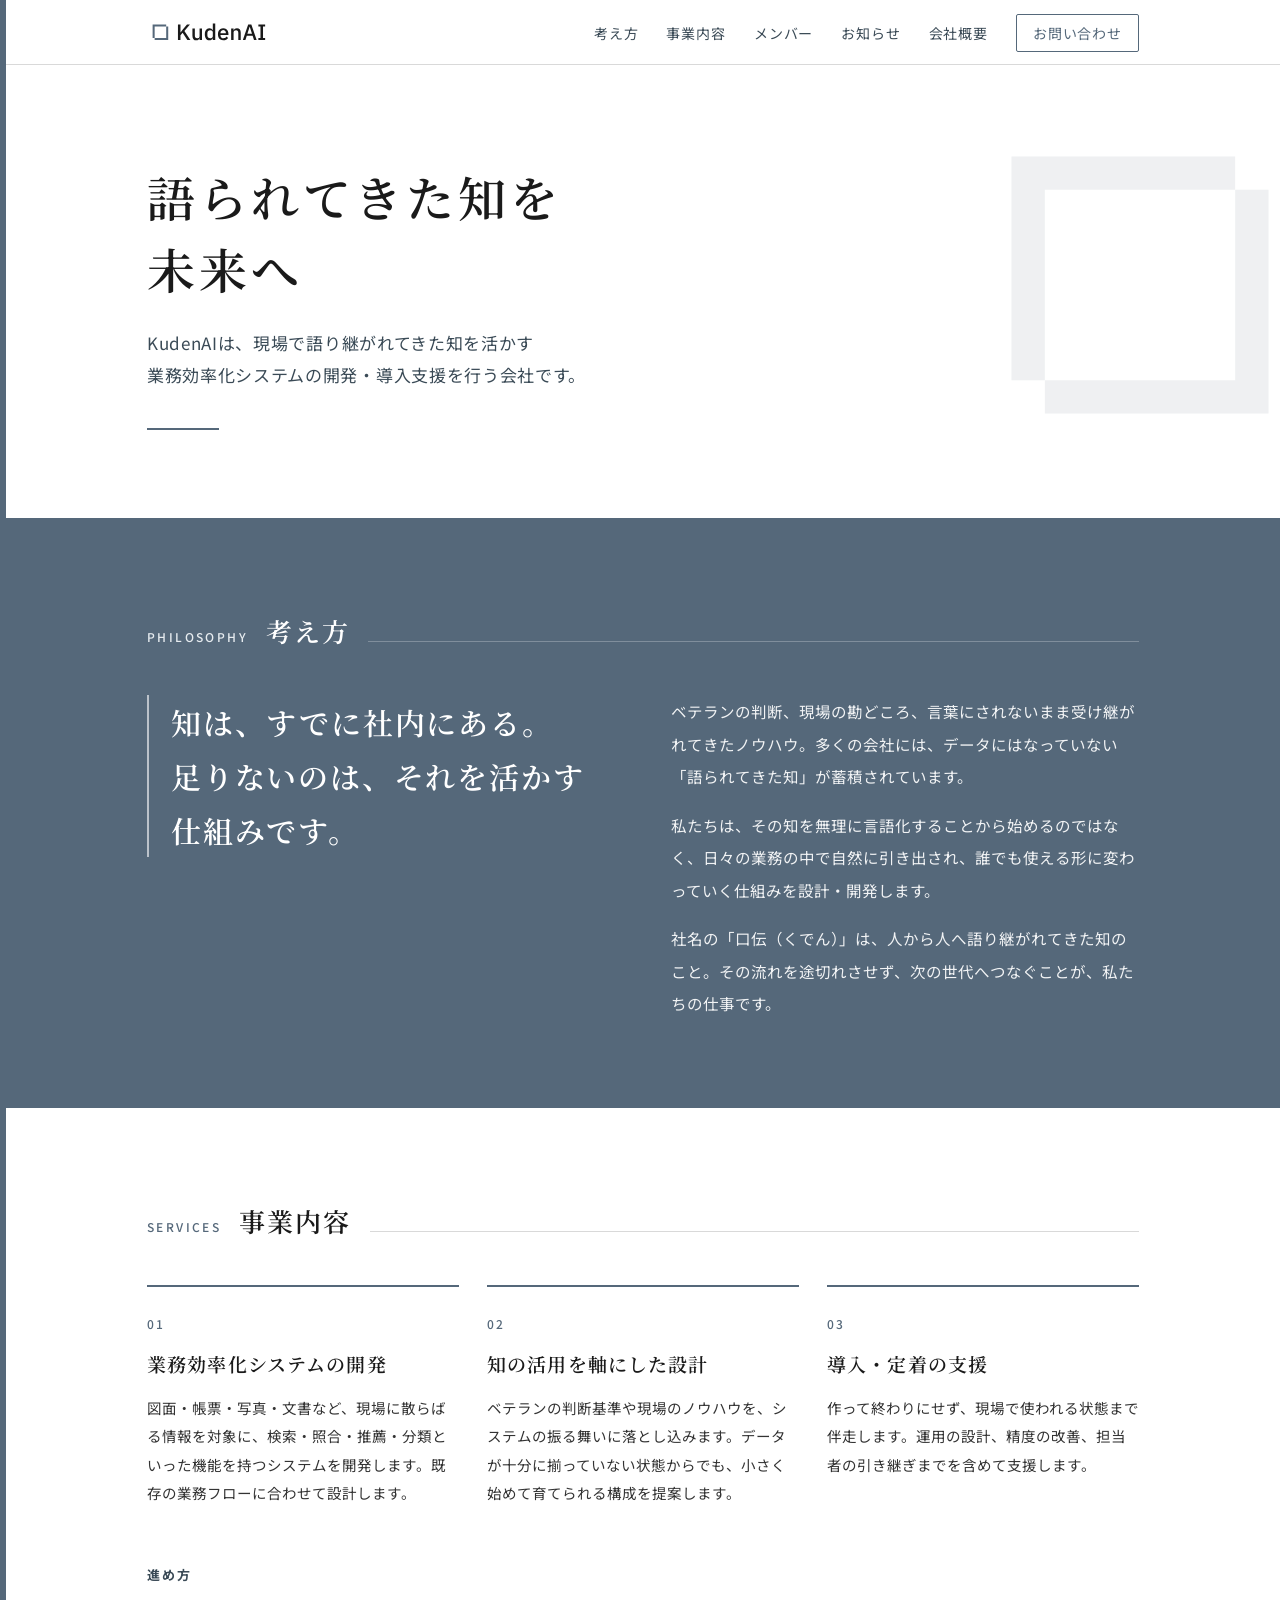
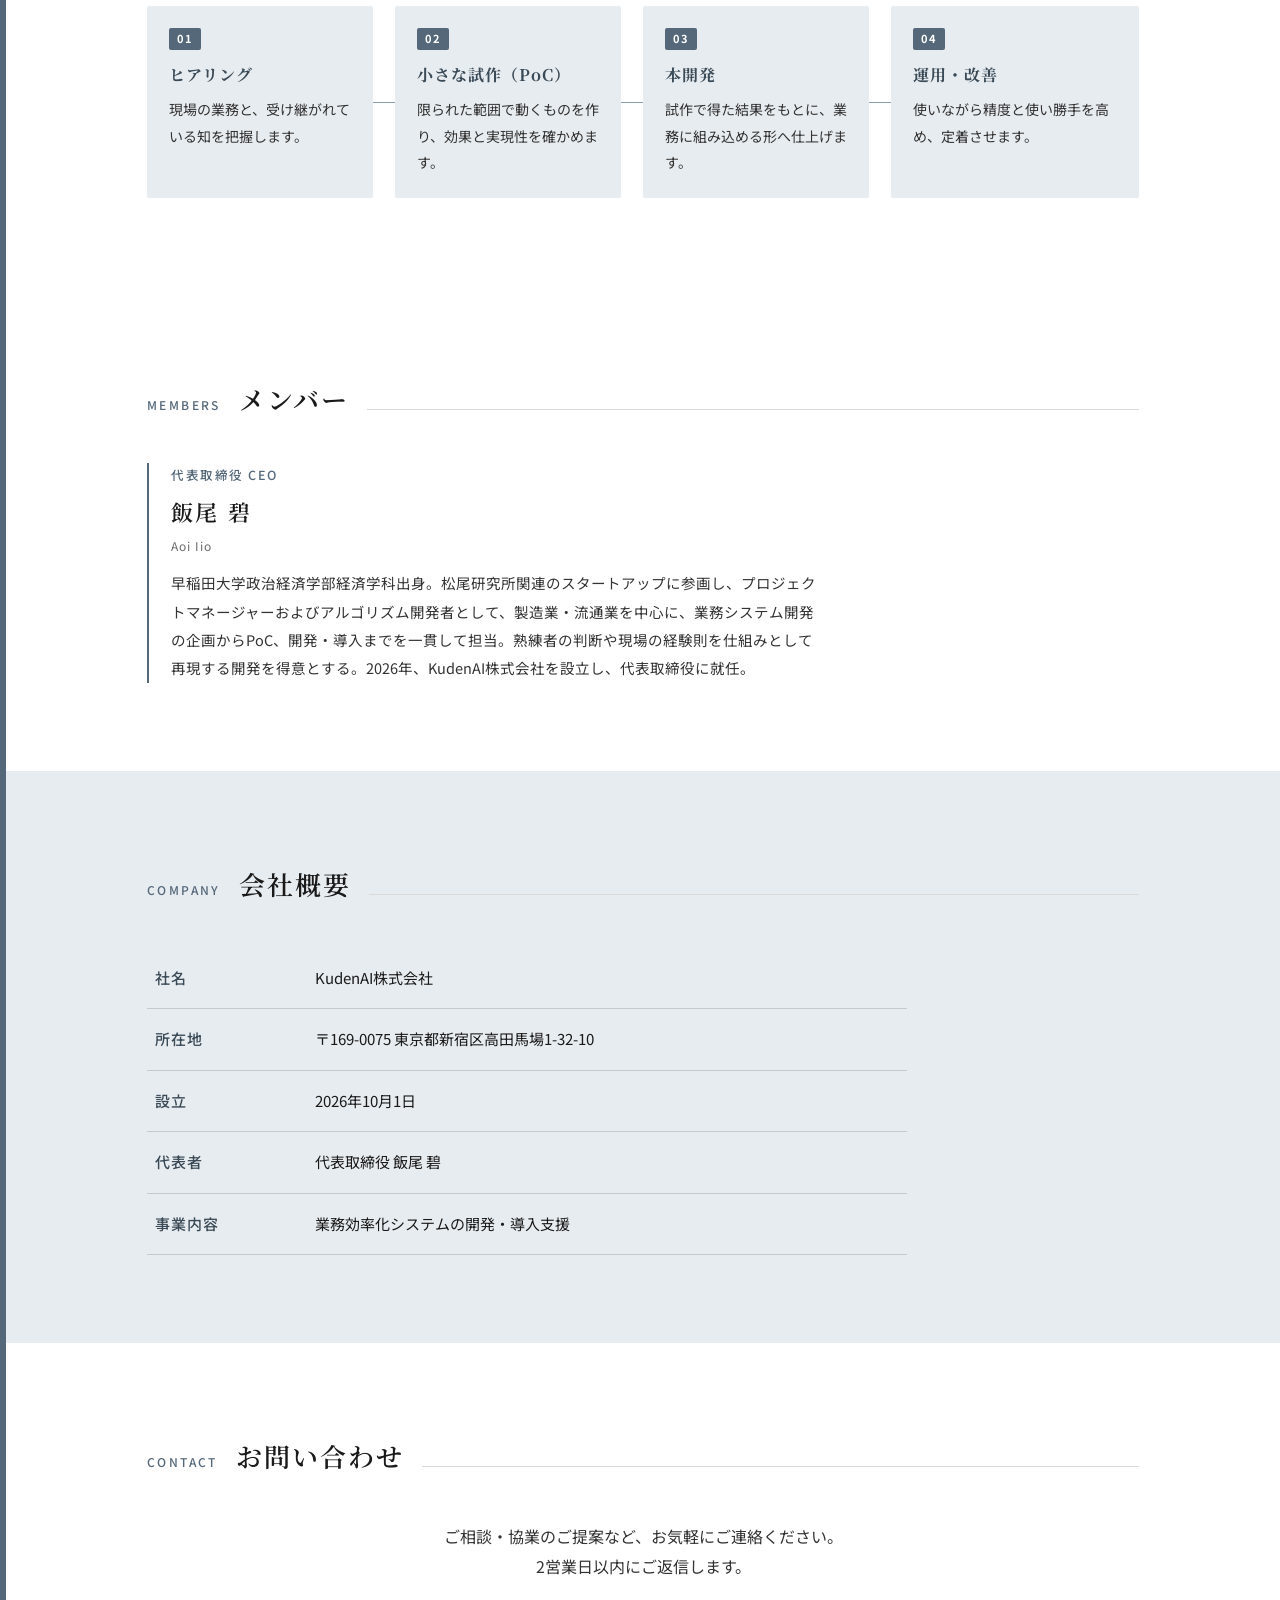
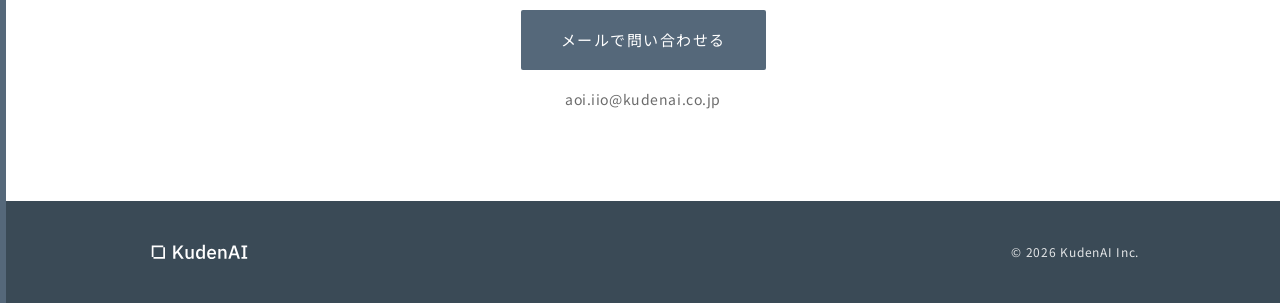
==== commit 464d8bac: "お知らせを別ページ化し、JAPAN FUTURE GATE出展記事を追加 - トップのお知らせ欄を外し、メニューの「お知らせ」を /news/ へのリンクに変更（スマホでも表示） - /news/ に" ====
--- a/index.html
+++ b/index.html
@@ -40,117 +40,7 @@
 <link rel="preconnect" href="https://fonts.googleapis.com">
 <link rel="preconnect" href="https://fonts.gstatic.com" crossorigin>
 <link href="https://fonts.googleapis.com/css2?family=Noto+Sans+JP:wght@400;500;700&family=Noto+Serif+JP:wght@500;600&display=swap" rel="stylesheet">
-<style>
-  :root{
-    --konnezu-dark:#3A4A56; --konnezu:#55687A; --konnezu-light:#8C9DAB; --konnezu-tint:#E7ECF0;
-    --ink:#1A1A1A; --grey:#6B6B6B; --grey-light:#D9D9D9; --paper:#FFFFFF;
-    --serif:"Noto Serif JP","Source Han Serif JP","Hiragino Mincho ProN","Yu Mincho",serif;
-    --sans:"Noto Sans JP","Source Han Sans JP","Hiragino Sans","Yu Gothic",sans-serif;
-    --max:1040px;
-  }
-  *{box-sizing:border-box;margin:0;padding:0}
-  html{scroll-behavior:smooth}
-  body{font-family:var(--sans);color:var(--ink);background:var(--paper);line-height:1.9;font-size:16px;-webkit-font-smoothing:antialiased;border-left:6px solid var(--konnezu)}
-  a{color:inherit;text-decoration:none}
-  img{display:block;max-width:100%}
-  .wrap{max-width:var(--max);margin:0 auto;padding:0 24px}
-
-  /* header */
-  header{position:sticky;top:0;background:rgba(255,255,255,.92);backdrop-filter:blur(6px);border-bottom:1px solid var(--grey-light);z-index:10}
-  .nav{display:flex;align-items:center;justify-content:space-between;height:64px}
-  .nav .logo img{height:26px}
-  .nav ul{display:flex;gap:28px;list-style:none}
-  .nav li a{font-size:14px;letter-spacing:.06em;color:var(--konnezu-dark);padding:6px 0;border-bottom:1px solid transparent}
-  .nav li a:hover{border-bottom-color:var(--konnezu)}
-  .nav .cta{border:1px solid var(--konnezu);color:var(--konnezu);padding:8px 16px;border-radius:2px}
-  .nav .cta:hover{background:var(--konnezu);color:#fff;border-bottom-color:var(--konnezu)}
-  @media (max-width:720px){.nav ul li:not(.cta-li){display:none} br.pc{display:none}}
-
-  /* hero */
-  .hero{padding:96px 0 88px;position:relative;overflow:hidden}
-  .hero .mark{position:absolute;right:-40px;top:40px;width:360px;opacity:.5;pointer-events:none}
-  .hero h1{font-family:var(--serif);font-weight:600;font-size:clamp(30px,5vw,48px);letter-spacing:.08em;line-height:1.5;color:var(--ink)}
-  .hero p.lead{margin-top:22px;font-size:17px;color:var(--konnezu-dark);letter-spacing:.04em;max-width:560px}
-  .hero .line{width:72px;height:2px;background:var(--konnezu);margin:36px 0 0}
-  @media (max-width:720px){.hero{padding:64px 0 56px}.hero .mark{width:220px;right:-30px;top:20px}}
-
-  /* sections */
-  section{padding:88px 0}
-  .sec-head{display:flex;align-items:baseline;gap:18px;margin-bottom:40px}
-  .sec-head .en{font-family:var(--sans);font-size:12px;letter-spacing:.2em;color:var(--konnezu);font-weight:500}
-  .sec-head h2{font-family:var(--serif);font-weight:600;font-size:26px;letter-spacing:.08em;color:var(--ink)}
-  .sec-head::after{content:"";flex:1;height:1px;background:var(--grey-light)}
-  @media (max-width:720px){section{padding:64px 0}}
-
-  /* philosophy (dark) */
-  .dark{background:var(--konnezu);color:#fff;position:relative;overflow:hidden}
-  .dark .sec-head .en{color:var(--konnezu-tint)}
-  .dark .sec-head h2{color:#fff}
-  .dark .sec-head::after{background:rgba(255,255,255,.25)}
-  .dark .cols{display:grid;grid-template-columns:1fr 1fr;gap:56px;align-items:start}
-  .dark .big{font-family:var(--serif);font-size:clamp(22px,3vw,30px);font-weight:600;letter-spacing:.06em;line-height:1.8;padding-left:22px;border-left:2px solid rgba(255,255,255,.6)}
-  .dark .body{font-size:15.5px;line-height:2.1;color:rgba(255,255,255,.92)}
-  @media (max-width:860px){.dark .cols{grid-template-columns:1fr;gap:28px}}
-  .dark .body p+p{margin-top:16px}
-
-  /* services */
-  .grid3{display:grid;grid-template-columns:repeat(3,1fr);gap:28px}
-  @media (max-width:860px){.grid3{grid-template-columns:1fr}}
-  .card{border-top:2px solid var(--konnezu);padding:26px 0 0}
-  .card .num{font-size:12px;letter-spacing:.2em;color:var(--konnezu);font-weight:500}
-  .card h3{font-family:var(--serif);font-size:19px;font-weight:600;letter-spacing:.06em;margin:10px 0 12px;color:var(--ink)}
-  .card p{font-size:14.5px;color:#333;line-height:1.95}
-  .flow{margin-top:56px}
-  .flow h4{font-size:13px;letter-spacing:.16em;color:var(--konnezu-dark);font-weight:700;margin-bottom:18px}
-  .flow ol{display:grid;grid-template-columns:repeat(4,1fr);gap:0;list-style:none;counter-reset:s}
-  .flow li{position:relative;background:var(--konnezu-tint);padding:22px 20px 22px 22px;font-size:14px;color:#333;margin-right:22px;border-radius:2px}
-  .flow li:last-child{margin-right:0}
-  .flow li::after{content:"";position:absolute;right:-22px;top:50%;width:22px;height:1px;background:var(--konnezu-light)}
-  .flow li:last-child::after{display:none}
-  .flow li b{display:block;font-family:var(--serif);font-size:16px;color:var(--konnezu-dark);letter-spacing:.06em;margin-bottom:6px}
-  .flow li b::before{counter-increment:s;content:counter(s,decimal-leading-zero);font-family:var(--sans);font-size:11px;letter-spacing:.2em;color:#fff;background:var(--konnezu);display:block;width:max-content;padding:2px 8px;border-radius:2px;margin-bottom:10px;line-height:1.6}
-  @media (max-width:860px){.flow ol{grid-template-columns:1fr 1fr;row-gap:22px}.flow li:nth-child(2)::after{display:none}}
-  @media (max-width:520px){.flow ol{grid-template-columns:1fr;row-gap:14px}.flow li{margin-right:0}.flow li::after{display:none}}
-
-  /* members */
-  .members{display:grid;grid-template-columns:1fr;gap:40px;max-width:680px}
-  @media (max-width:760px){.members{grid-template-columns:1fr}}
-  .member{border-left:2px solid var(--konnezu);padding-left:22px}
-  .member .role{font-size:12.5px;letter-spacing:.12em;color:var(--konnezu);font-weight:500}
-  .member h3{font-family:var(--serif);font-size:22px;font-weight:600;letter-spacing:.1em;margin:4px 0 2px}
-  .member .en{font-size:12px;color:var(--grey);letter-spacing:.08em;margin-bottom:12px}
-  .member p{font-size:14.5px;color:#333;line-height:1.95}
-
-  /* news */
-  .news-list{list-style:none;max-width:760px;border-top:1px solid var(--grey-light)}
-  .news-item{display:grid;grid-template-columns:120px 1fr;gap:6px 24px;padding:24px 8px;border-bottom:1px solid var(--grey-light)}
-  .news-item time{font-size:13px;letter-spacing:.1em;color:var(--konnezu);font-weight:500;line-height:1.9}
-  .news-item h3{font-family:var(--serif);font-size:18px;font-weight:600;letter-spacing:.06em;color:var(--ink);line-height:1.7}
-  .news-item p{font-size:14.5px;color:#333;line-height:1.95;margin-top:8px}
-  .news-meta{display:grid;grid-template-columns:auto 1fr;gap:4px 16px;margin-top:14px;font-size:14px;color:#333}
-  .news-meta dt{color:var(--konnezu-dark);font-weight:500;letter-spacing:.06em}
-  .news-item h3{text-wrap:balance}
-  @media (max-width:520px){.news-item{grid-template-columns:1fr;gap:2px}.news-item h3{font-size:16.5px}}
-
-  /* company */
-  .company{background:var(--konnezu-tint)}
-  table{width:100%;border-collapse:collapse;font-size:15px;max-width:760px}
-  th,td{text-align:left;padding:16px 8px;border-bottom:1px solid rgba(85,104,122,.25);vertical-align:top}
-  th{width:160px;color:var(--konnezu-dark);font-weight:500;letter-spacing:.06em}
-  @media (max-width:520px){th{width:110px}}
-
-  /* contact */
-  .contact{text-align:center}
-  .contact p{color:#333;max-width:560px;margin:0 auto 28px}
-  .btn{display:inline-block;background:var(--konnezu);color:#fff;padding:16px 40px;border-radius:2px;letter-spacing:.1em;font-size:15px}
-  .btn:hover{background:var(--konnezu-dark)}
-  .contact .mail{display:block;margin-top:16px;font-size:14px;color:var(--grey);letter-spacing:.04em}
-
-  footer{background:var(--konnezu-dark);color:rgba(255,255,255,.85);padding:40px 0}
-  footer .in{display:flex;justify-content:space-between;align-items:center;gap:20px;flex-wrap:wrap}
-  footer img{height:22px}
-  footer small{font-size:12px;letter-spacing:.06em}
-</style>
+<link rel="stylesheet" href="/assets/site.css">
 </head>
 <body>
 
@@ -161,7 +51,7 @@
       <li><a href="#philosophy">考え方</a></li>
       <li><a href="#services">事業内容</a></li>
       <li><a href="#members">メンバー</a></li>
-      <li><a href="#news">お知らせ</a></li>
+      <li class="sp-li"><a href="/news/">お知らせ</a></li>
       <li><a href="#company">会社概要</a></li>
       <li class="cta-li"><a class="cta" href="#contact">お問い合わせ</a></li>
     </ul>
@@ -241,26 +131,6 @@
     </div>
   </section>
 
-  <section id="news">
-    <div class="wrap">
-      <div class="sec-head"><span class="en">NEWS</span><h2>お知らせ</h2></div>
-      <ul class="news-list">
-        <li class="news-item">
-          <time datetime="2026-10-21">2026.10.21</time>
-          <div>
-            <h3>JAPAN FUTURE GATE に出展します</h3>
-            <p>幕張メッセで開催される「JAPAN FUTURE GATE」に出展します。メール・チャット・会議の記録から「誰が・何を・なぜ決めたか」を拾い上げ、案件ごとの判断記録として残す仕組みをご紹介します。会場にお越しの際は、ぜひブースへお立ち寄りください。</p>
-            <dl class="news-meta">
-              <dt>会期</dt><dd>2026年11月4日（水）〜6日（金）</dd>
-              <dt>会場</dt><dd>幕張メッセ</dd>
-              <!-- ブース番号が決まったら有効化: <dt>ブース</dt><dd>○○</dd> -->
-            </dl>
-          </div>
-        </li>
-      </ul>
-    </div>
-  </section>
-
   <section id="company" class="company">
     <div class="wrap">
       <div class="sec-head"><span class="en">COMPANY</span><h2>会社概要</h2></div>
--- a/assets/site.css
+++ b/assets/site.css
@@ -0,0 +1,152 @@
+:root{
+  --konnezu-dark:#3A4A56; --konnezu:#55687A; --konnezu-light:#8C9DAB; --konnezu-tint:#E7ECF0;
+  --ink:#1A1A1A; --grey:#6B6B6B; --grey-light:#D9D9D9; --paper:#FFFFFF;
+  --serif:"Noto Serif JP","Source Han Serif JP","Hiragino Mincho ProN","Yu Mincho",serif;
+  --sans:"Noto Sans JP","Source Han Sans JP","Hiragino Sans","Yu Gothic",sans-serif;
+  --max:1040px;
+}
+*{box-sizing:border-box;margin:0;padding:0}
+html{scroll-behavior:smooth}
+body{font-family:var(--sans);color:var(--ink);background:var(--paper);line-height:1.9;font-size:16px;-webkit-font-smoothing:antialiased;border-left:6px solid var(--konnezu)}
+a{color:inherit;text-decoration:none}
+img{display:block;max-width:100%}
+.wrap{max-width:var(--max);margin:0 auto;padding:0 24px}
+
+/* header */
+header{position:sticky;top:0;background:rgba(255,255,255,.92);backdrop-filter:blur(6px);border-bottom:1px solid var(--grey-light);z-index:10}
+.nav{display:flex;align-items:center;justify-content:space-between;height:64px}
+.nav .logo img{height:26px}
+.nav ul{display:flex;gap:28px;list-style:none}
+.nav li a{font-size:14px;letter-spacing:.06em;color:var(--konnezu-dark);padding:6px 0;border-bottom:1px solid transparent}
+.nav li a:hover{border-bottom-color:var(--konnezu)}
+.nav .cta{border:1px solid var(--konnezu);color:var(--konnezu);padding:8px 16px;border-radius:2px}
+.nav .cta:hover{background:var(--konnezu);color:#fff;border-bottom-color:var(--konnezu)}
+@media (max-width:720px){.nav ul{gap:18px}.nav ul li:not(.cta-li):not(.sp-li){display:none} br.pc{display:none}}
+
+/* hero */
+.hero{padding:96px 0 88px;position:relative;overflow:hidden}
+.hero .mark{position:absolute;right:-40px;top:40px;width:360px;opacity:.5;pointer-events:none}
+.hero h1{font-family:var(--serif);font-weight:600;font-size:clamp(30px,5vw,48px);letter-spacing:.08em;line-height:1.5;color:var(--ink)}
+.hero p.lead{margin-top:22px;font-size:17px;color:var(--konnezu-dark);letter-spacing:.04em;max-width:560px}
+.hero .line{width:72px;height:2px;background:var(--konnezu);margin:36px 0 0}
+@media (max-width:720px){.hero{padding:64px 0 56px}.hero .mark{width:220px;right:-30px;top:20px}}
+
+/* sections */
+section{padding:88px 0}
+.sec-head{display:flex;align-items:baseline;gap:18px;margin-bottom:40px}
+.sec-head .en{font-family:var(--sans);font-size:12px;letter-spacing:.2em;color:var(--konnezu);font-weight:500}
+.sec-head h2{font-family:var(--serif);font-weight:600;font-size:26px;letter-spacing:.08em;color:var(--ink)}
+.sec-head::after{content:"";flex:1;height:1px;background:var(--grey-light)}
+@media (max-width:720px){section{padding:64px 0}}
+
+/* philosophy (dark) */
+.dark{background:var(--konnezu);color:#fff;position:relative;overflow:hidden}
+.dark .sec-head .en{color:var(--konnezu-tint)}
+.dark .sec-head h2{color:#fff}
+.dark .sec-head::after{background:rgba(255,255,255,.25)}
+.dark .cols{display:grid;grid-template-columns:1fr 1fr;gap:56px;align-items:start}
+.dark .big{font-family:var(--serif);font-size:clamp(22px,3vw,30px);font-weight:600;letter-spacing:.06em;line-height:1.8;padding-left:22px;border-left:2px solid rgba(255,255,255,.6)}
+.dark .body{font-size:15.5px;line-height:2.1;color:rgba(255,255,255,.92)}
+@media (max-width:860px){.dark .cols{grid-template-columns:1fr;gap:28px}}
+.dark .body p+p{margin-top:16px}
+
+/* services */
+.grid3{display:grid;grid-template-columns:repeat(3,1fr);gap:28px}
+@media (max-width:860px){.grid3{grid-template-columns:1fr}}
+.card{border-top:2px solid var(--konnezu);padding:26px 0 0}
+.card .num{font-size:12px;letter-spacing:.2em;color:var(--konnezu);font-weight:500}
+.card h3{font-family:var(--serif);font-size:19px;font-weight:600;letter-spacing:.06em;margin:10px 0 12px;color:var(--ink)}
+.card p{font-size:14.5px;color:#333;line-height:1.95}
+.flow{margin-top:56px}
+.flow h4{font-size:13px;letter-spacing:.16em;color:var(--konnezu-dark);font-weight:700;margin-bottom:18px}
+.flow ol{display:grid;grid-template-columns:repeat(4,1fr);gap:0;list-style:none;counter-reset:s}
+.flow li{position:relative;background:var(--konnezu-tint);padding:22px 20px 22px 22px;font-size:14px;color:#333;margin-right:22px;border-radius:2px}
+.flow li:last-child{margin-right:0}
+.flow li::after{content:"";position:absolute;right:-22px;top:50%;width:22px;height:1px;background:var(--konnezu-light)}
+.flow li:last-child::after{display:none}
+.flow li b{display:block;font-family:var(--serif);font-size:16px;color:var(--konnezu-dark);letter-spacing:.06em;margin-bottom:6px}
+.flow li b::before{counter-increment:s;content:counter(s,decimal-leading-zero);font-family:var(--sans);font-size:11px;letter-spacing:.2em;color:#fff;background:var(--konnezu);display:block;width:max-content;padding:2px 8px;border-radius:2px;margin-bottom:10px;line-height:1.6}
+@media (max-width:860px){.flow ol{grid-template-columns:1fr 1fr;row-gap:22px}.flow li:nth-child(2)::after{display:none}}
+@media (max-width:520px){.flow ol{grid-template-columns:1fr;row-gap:14px}.flow li{margin-right:0}.flow li::after{display:none}}
+
+/* members */
+.members{display:grid;grid-template-columns:1fr;gap:40px;max-width:680px}
+@media (max-width:760px){.members{grid-template-columns:1fr}}
+.member{border-left:2px solid var(--konnezu);padding-left:22px}
+.member .role{font-size:12.5px;letter-spacing:.12em;color:var(--konnezu);font-weight:500}
+.member h3{font-family:var(--serif);font-size:22px;font-weight:600;letter-spacing:.1em;margin:4px 0 2px}
+.member .en{font-size:12px;color:var(--grey);letter-spacing:.08em;margin-bottom:12px}
+.member p{font-size:14.5px;color:#333;line-height:1.95}
+
+/* company */
+.company{background:var(--konnezu-tint)}
+table{width:100%;border-collapse:collapse;font-size:15px;max-width:760px}
+th,td{text-align:left;padding:16px 8px;border-bottom:1px solid rgba(85,104,122,.25);vertical-align:top}
+th{width:160px;color:var(--konnezu-dark);font-weight:500;letter-spacing:.06em}
+@media (max-width:520px){th{width:110px}}
+
+/* contact */
+.contact{text-align:center}
+.contact p{color:#333;max-width:560px;margin:0 auto 28px}
+.btn{display:inline-block;background:var(--konnezu);color:#fff;padding:16px 40px;border-radius:2px;letter-spacing:.1em;font-size:15px}
+.btn:hover{background:var(--konnezu-dark)}
+.contact .mail{display:block;margin-top:16px;font-size:14px;color:var(--grey);letter-spacing:.04em}
+
+footer{background:var(--konnezu-dark);color:rgba(255,255,255,.85);padding:40px 0}
+footer .in{display:flex;justify-content:space-between;align-items:center;gap:20px;flex-wrap:wrap}
+footer img{height:22px}
+footer small{font-size:12px;letter-spacing:.06em}
+
+/* ---------- subpages (news) ---------- */
+.nav li a[aria-current="page"]{border-bottom-color:var(--konnezu)}
+.page-head{padding:72px 0 8px}
+.page-head .sec-head{margin-bottom:0}
+.page-head h1{font-family:var(--serif);font-weight:600;font-size:26px;letter-spacing:.08em;color:var(--ink)}
+.page{padding:48px 0 96px}
+@media (max-width:720px){.page-head{padding:48px 0 0}.page{padding:32px 0 72px}}
+
+/* news list */
+.news-list{list-style:none;max-width:860px;border-top:1px solid var(--grey-light)}
+.news-list a{display:grid;grid-template-columns:110px 84px 1fr 20px;align-items:baseline;gap:8px 20px;padding:24px 8px;border-bottom:1px solid var(--grey-light)}
+.news-list time{font-size:13px;letter-spacing:.1em;color:var(--konnezu);font-weight:500}
+.news-list .ttl{text-wrap:pretty;font-family:var(--serif);font-size:17px;font-weight:600;letter-spacing:.06em;line-height:1.7;transition:color .15s}
+.news-list .arrow{color:var(--konnezu-light);transition:transform .15s}
+.news-list a:hover .ttl{color:var(--konnezu)}
+.news-list a:hover .arrow{transform:translateX(4px);color:var(--konnezu)}
+.tag{display:inline-block;justify-self:start;font-size:11.5px;letter-spacing:.12em;color:var(--konnezu-dark);background:var(--konnezu-tint);padding:2px 10px;border-radius:2px;line-height:1.8;white-space:nowrap}
+@media (max-width:620px){.news-list a{grid-template-columns:auto 1fr;gap:6px 12px}.news-list .ttl{grid-column:1/-1}.news-list .arrow{display:none}}
+
+/* news article */
+.article{max-width:760px}
+.crumb{font-size:12.5px;color:var(--grey);letter-spacing:.04em;margin-bottom:28px}
+.crumb a{color:var(--konnezu)}
+.crumb a:hover{text-decoration:underline}
+.crumb span{margin:0 8px;color:var(--grey-light)}
+.article .meta{display:flex;align-items:center;gap:14px}
+.article .meta time{font-size:13px;letter-spacing:.1em;color:var(--konnezu);font-weight:500}
+.article h1{font-family:var(--serif);font-weight:600;font-size:clamp(24px,3.6vw,32px);letter-spacing:.06em;line-height:1.6;margin:12px 0 28px;text-wrap:balance}
+.article .eyecatch{width:100%;height:auto;border-radius:2px;margin-bottom:36px}
+.article .lead{font-size:16.5px;color:var(--konnezu-dark);font-weight:500;line-height:2;padding-left:20px;border-left:2px solid var(--konnezu);margin-bottom:44px}
+.article h2{font-family:var(--serif);font-size:20px;font-weight:600;letter-spacing:.06em;margin:52px 0 18px;padding-bottom:10px;border-bottom:1px solid var(--grey-light)}
+.article h3{font-size:14px;font-weight:700;letter-spacing:.1em;color:var(--konnezu-dark);margin-bottom:10px}
+.article p{font-size:15px;color:#333;line-height:2}
+.article p+p{margin-top:14px}
+.article ul.points{list-style:none;margin:18px 0}
+.article ul.points li{position:relative;padding:14px 16px 14px 44px;background:var(--konnezu-tint);border-radius:2px;font-size:14.5px;color:#333;line-height:1.9}
+.article ul.points li+li{margin-top:10px}
+.article ul.points li::before{content:"";position:absolute;left:18px;top:24px;width:12px;height:2px;background:var(--konnezu)}
+.article table{font-size:14.5px;max-width:none}
+.article table a{color:var(--konnezu);text-decoration:underline;word-break:break-all}
+.article .inquiry{margin-top:52px;padding:24px 26px;border:1px solid var(--grey-light);border-radius:2px}
+.article .inquiry p{font-size:14.5px;line-height:1.9}
+.article .inquiry a{color:var(--konnezu)}
+.article .foot{display:flex;justify-content:space-between;align-items:center;gap:20px;flex-wrap:wrap;margin-top:56px;padding-top:28px;border-top:1px solid var(--grey-light)}
+.share{display:flex;gap:16px;font-size:13px;color:var(--grey);letter-spacing:.04em}
+.share a{color:var(--konnezu)}
+.share a:hover{text-decoration:underline}
+.btn-outline{display:inline-block;border:1px solid var(--konnezu);color:var(--konnezu);padding:12px 32px;border-radius:2px;letter-spacing:.1em;font-size:14px}
+.btn-outline:hover{background:var(--konnezu);color:#fff}
+body.sub{display:flex;flex-direction:column;min-height:100vh}
+body.sub main{flex:1}
+.nav li a{white-space:nowrap}
+@media (max-width:400px){.nav .logo img{height:22px}.nav ul{gap:14px}.nav li a{font-size:13px}.nav .cta{padding:6px 12px}}
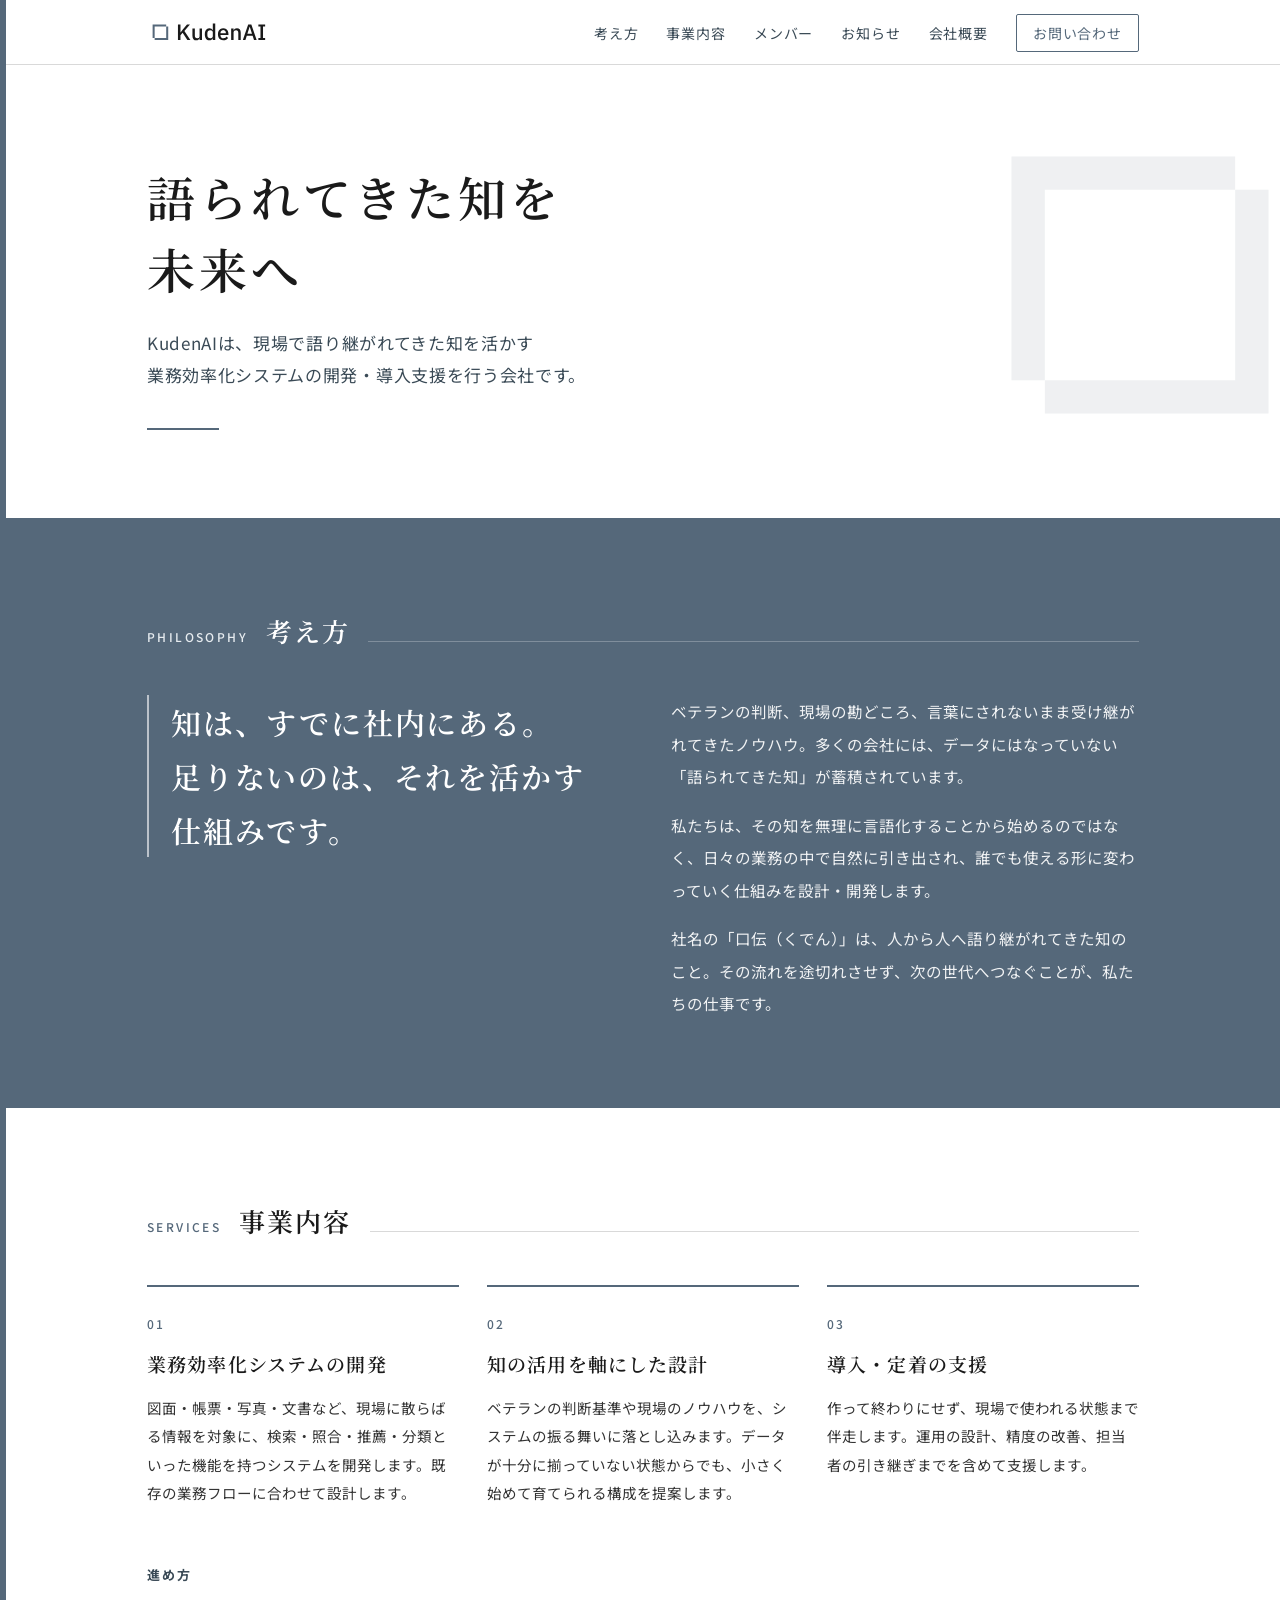
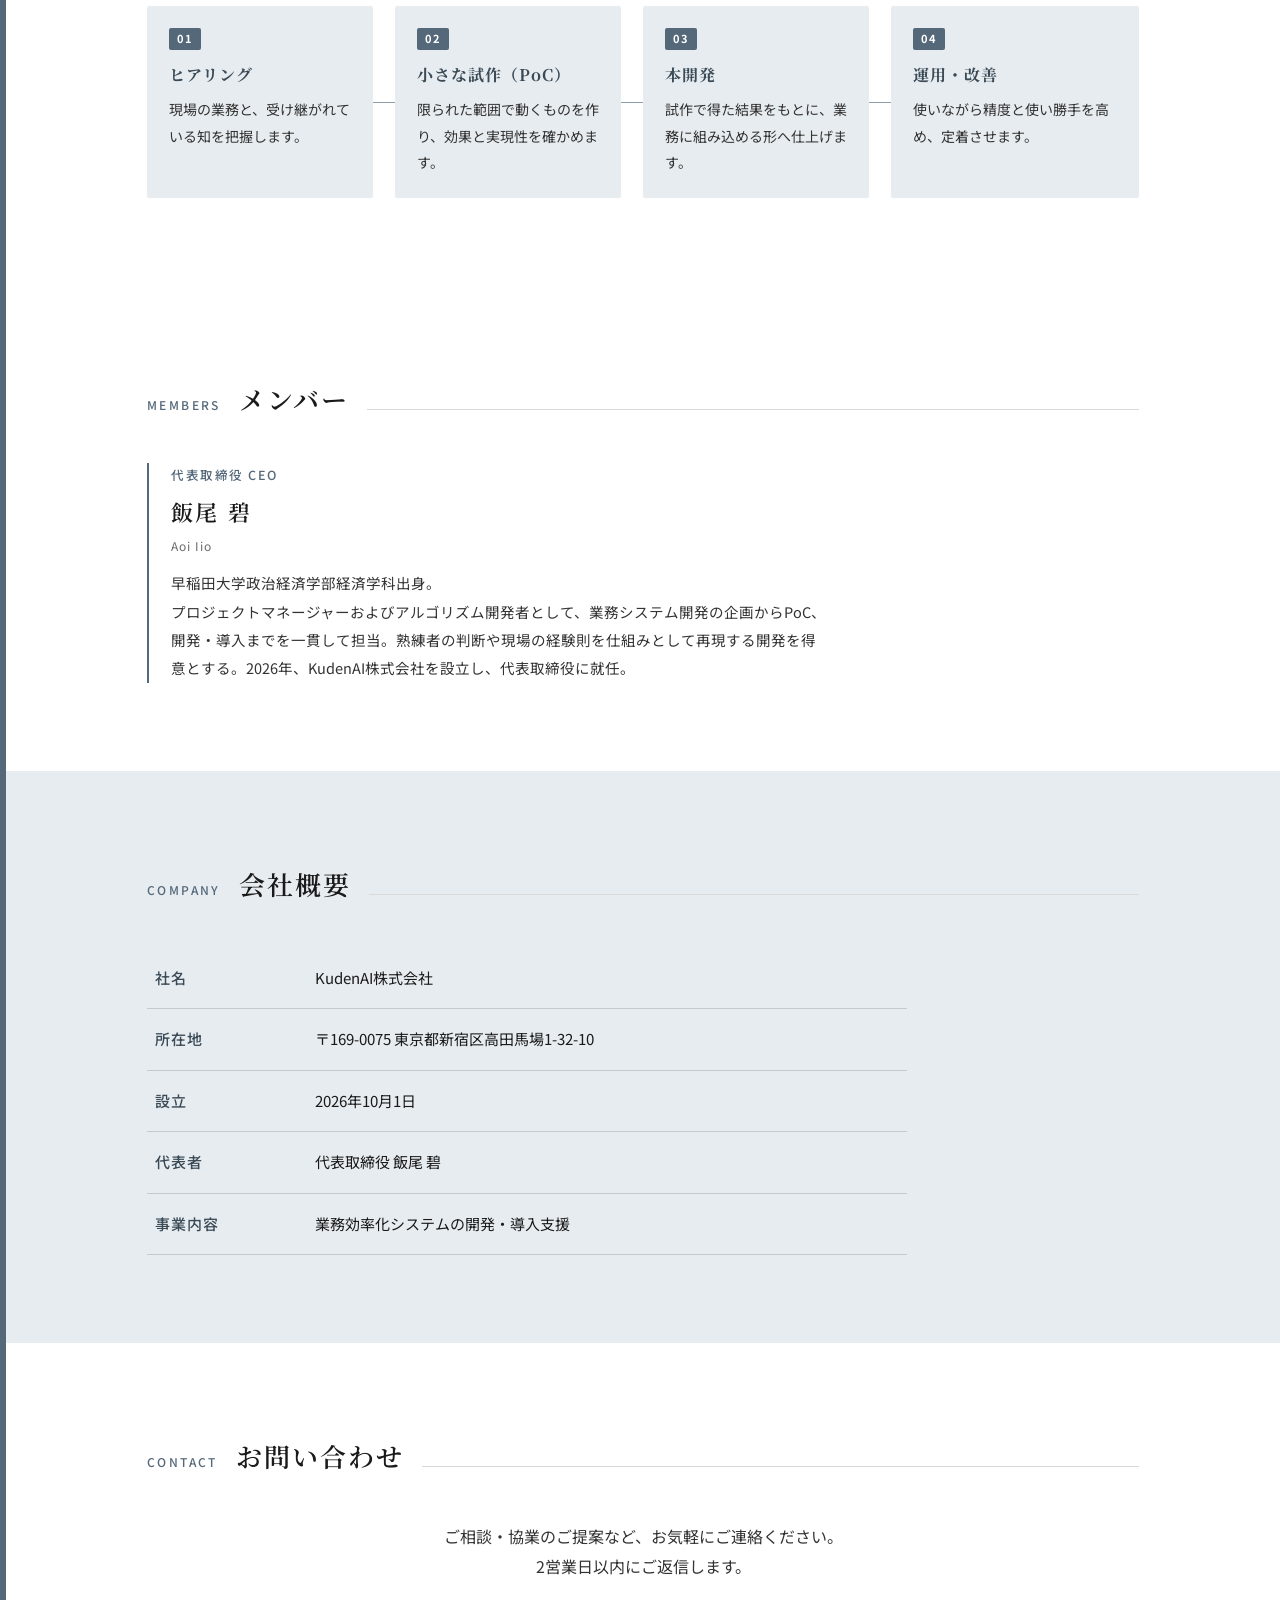
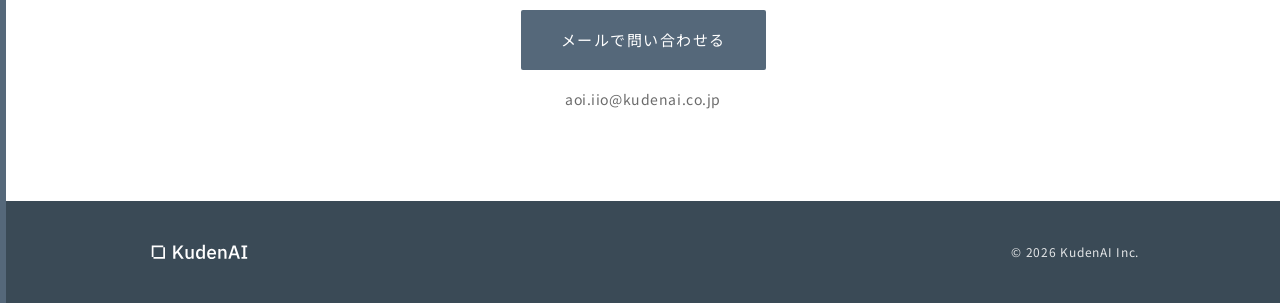
==== commit 29a554c7: "メンバー紹介文を修正 - 「出身。」の後で改行 - 「松尾研究所関連のスタートアップに参画し、」「製造業・流通業を中心に、」を削除  Co-Authored-By: Claude Opus 5.5 <" ====
--- a/index.html
+++ b/index.html
@@ -123,7 +123,7 @@
             <div class="role">代表取締役 CEO</div>
             <h3>飯尾 碧</h3>
             <div class="en">Aoi Iio</div>
-            <p>早稲田大学政治経済学部経済学科出身。松尾研究所関連のスタートアップに参画し、プロジェクトマネージャーおよびアルゴリズム開発者として、製造業・流通業を中心に、業務システム開発の企画からPoC、開発・導入までを一貫して担当。熟練者の判断や現場の経験則を仕組みとして再現する開発を得意とする。2026年、KudenAI株式会社を設立し、代表取締役に就任。</p>
+            <p>早稲田大学政治経済学部経済学科出身。<br>プロジェクトマネージャーおよびアルゴリズム開発者として、業務システム開発の企画からPoC、開発・導入までを一貫して担当。熟練者の判断や現場の経験則を仕組みとして再現する開発を得意とする。2026年、KudenAI株式会社を設立し、代表取締役に就任。</p>
           </div>
         </div>
         </div>
